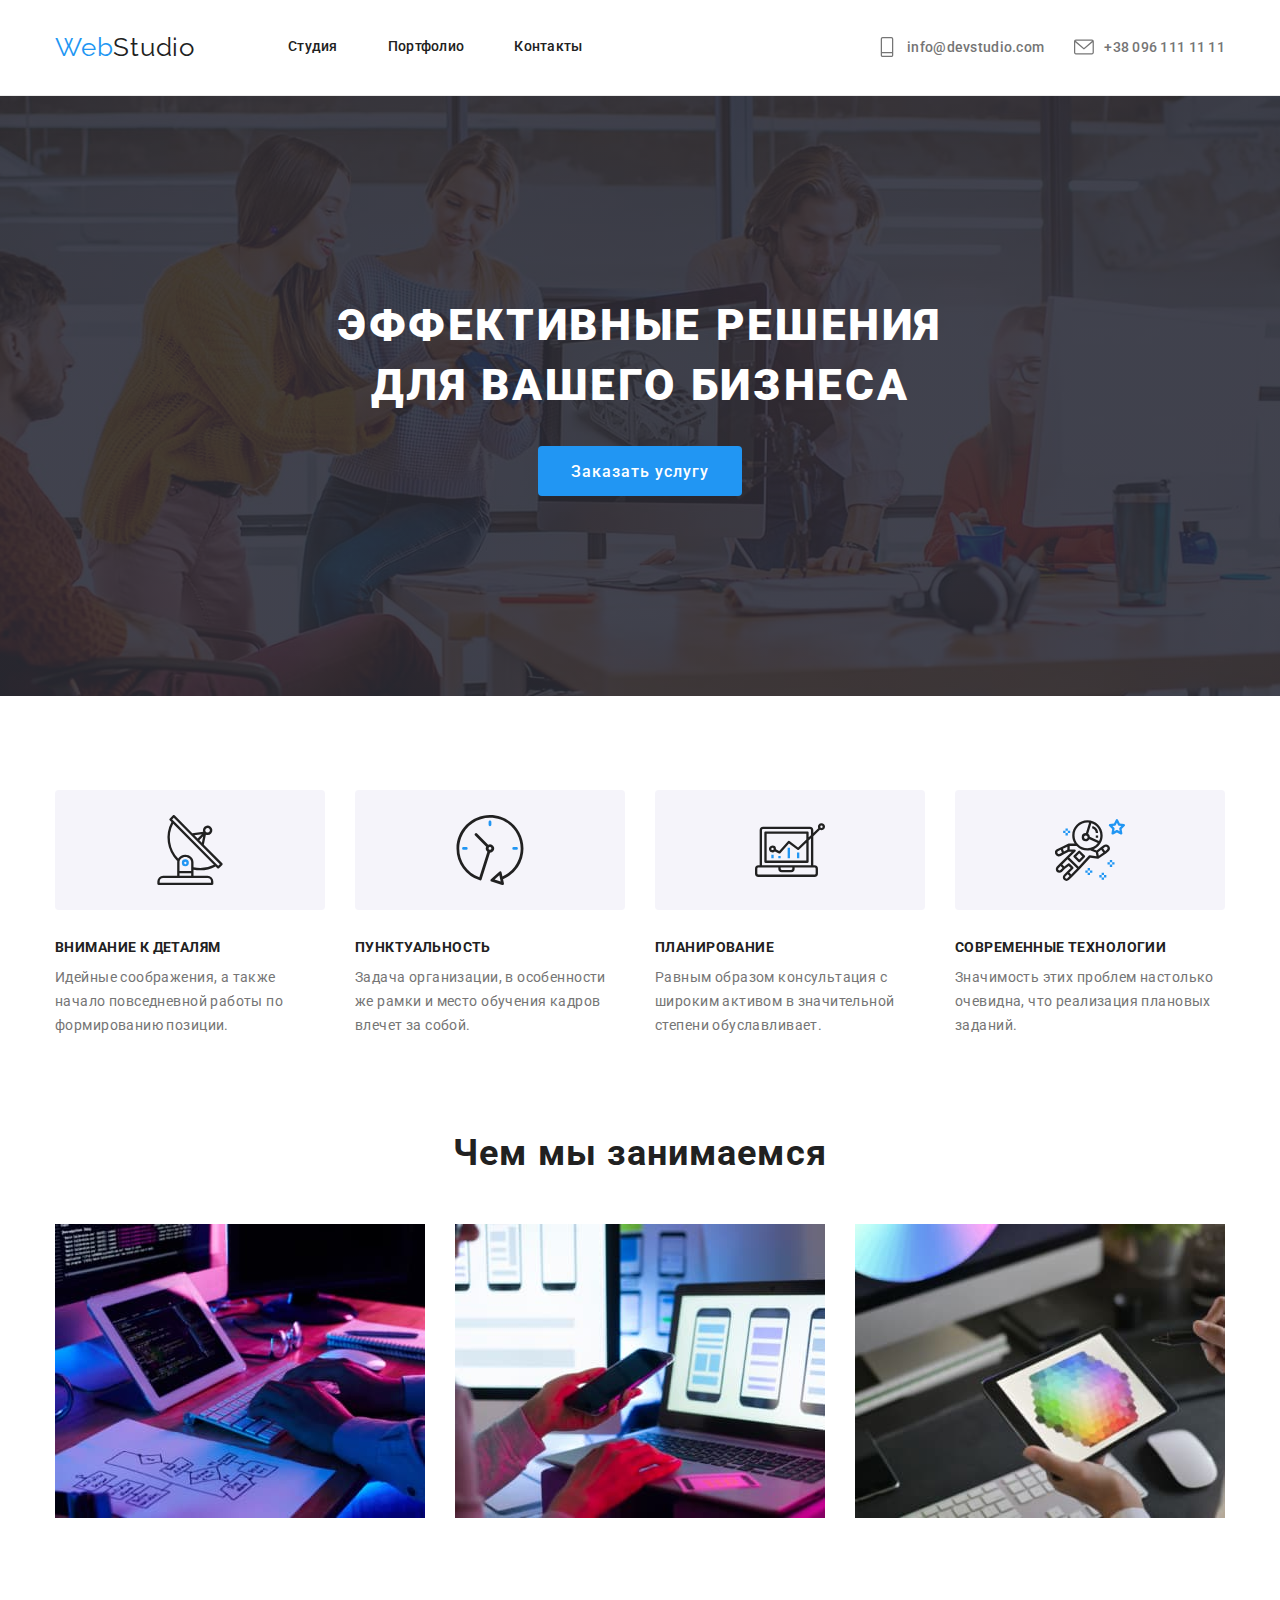
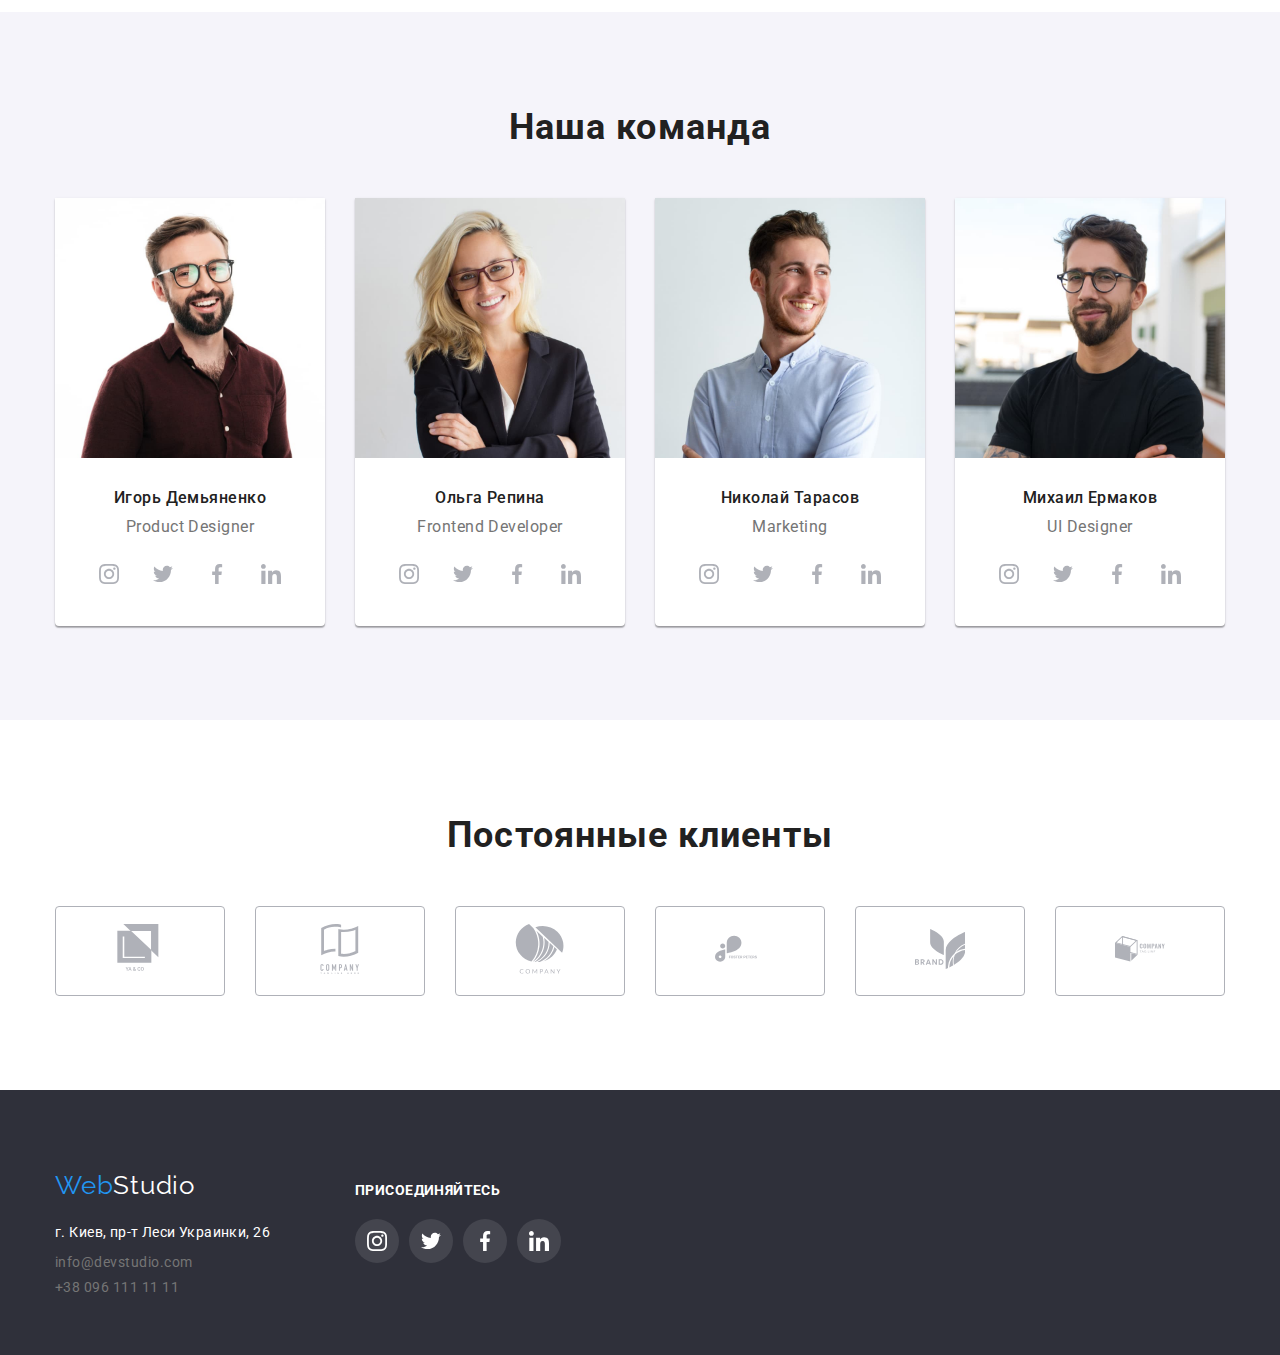
==== index.html @ dee3be35 "добавляет ширину и высоту svg" ====
<!DOCTYPE html>
<html lang="ru">
  <head>
    <meta charset="UTF-8" />
    <meta name="viewport" content="width=device-width, initial-scale=1.0" />
    <title>WebStudio</title>
    <link
      href="https://fonts.googleapis.com/css2?family=Raleway:wght@700&family=Roboto:wght@400;500;700;900&display=swap"
      rel="stylesheet"
    />
    <link
      rel="stylesheet"
      href="https://cdnjs.cloudflare.com/ajax/libs/modern-normalize/1.0.0/modern-normalize.min.css"
    />
    <link rel="stylesheet" href="./css/styles.css" />
  </head>
  <body>
    <header class="header">
      <div class="container">
        <div class="header-flex">
          <nav class="nav">
            <a href="index.html" class="logo nav-item"><span class="accent">Web</span>Studio</a>
            <ul class="nav-item">
              <li class="nav-link current"><a href="index.html">Студия</a></li>
              <li class="nav-link"><a href="portfolio.html">Портфолио</a></li>
              <li class="nav-link"><a href="">Контакты</a></li>
            </ul>
          </nav>
          <ul class="contacts">
            <li class="contacts-item">
              <svg class="contacts-svg">
                <use href="./images/sprite.svg#icon-phone-icon"></use>
              </svg>
              <a href="mailto:info@devstudio.com">info@devstudio.com</a>
            </li>
            <li class="contacts-item">
              <svg class="contacts-svg">
                <use href="./images/sprite.svg#icon-envelope-icon"></use>
              </svg>
              <a href="tel:+380961111111">+38 096 111 11 11</a>
            </li>
          </ul>
        </div>
      </div>
    </header>
    <main>
      <section class="hero">
        <div class="hero-content">
          <h1 class="title hero-title">Эффективные решения для вашего бизнеса</h1>
          <button type="button" class="modal-button button-text">Заказать услугу</button>
        </div>
      </section>
      <section class="section features">
        <div class="container">
          <h2 class="visually-hidden">Особенности</h2>
          <ul class="features-list">
            <li class="features-item antenna-icon">
              <p class="features-title">Внимание к деталям</p>
              <p class="features-text">
                Идейные соображения, а также начало повседневной работы по формированию позиции.
              </p>
            </li>
            <li class="features-item clock-icon">
              <p class="features-title">Пунктуальность</p>
              <p class="features-text">
                Задача организации, в особенности же рамки и место обучения кадров влечет за собой.
              </p>
            </li>
            <li class="features-item diagram-icon">
              <p class="features-title">Планирование</p>
              <p class="features-text">
                Равным образом консультация с широким активом в значительной степени обуславливает.
              </p>
            </li>
            <li class="features-item astronaut-icon">
              <p class="features-title">Современные технологии</p>
              <p class="features-text">Значимость этих проблем настолько очевидна, что реализация плановых заданий.</p>
            </li>
          </ul>
        </div>
      </section>
      <section class="section work-sect">
        <div class="container">
          <h2 class="section-title">Чем мы занимаемся</h2>
          <ul class="work-examples">
            <li class="example-item">
              <a href=""><img src="./images/img1.jpg" width="370" height="294" alt="" /></a>
            </li>
            <li class="example-item">
              <a href=""><img src="./images/img2.jpg" width="370" height="294" alt="" /></a>
            </li>
            <li class="example-item">
              <a href=""><img src="./images/img3.jpg" width="370" height="294" alt="" /></a>
            </li>
          </ul>
        </div>
      </section>
      <section class="section team-sect">
        <div class="container">
          <h2 class="section-title">Наша команда</h2>
          <ul class="team-cards">
            <li class="team-card">
              <img src="./images/igor.jpg" width="270" height="260" alt="фото Игоря Демьяненко" />
              <div class="card-content">
                <h3 class="card-title">Игорь Демьяненко</h3>
                <p lang="en" class="card-description">Product Designer</p>
                <ul class="socials-list">
                  <li class="social-item">
                    <a href="https://www.instagram.com/" class="social-link" target="blank">
                      <svg class="social-svg">
                        <use href="./images/sprite.svg#icon-instagram"></use>
                      </svg>
                    </a>
                  </li>
                  <li class="social-item">
                    <a href="https://twitter.com/" class="social-link" target="blank">
                      <svg class="social-svg">
                        <use href="./images/sprite.svg#icon-twitter"></use>
                      </svg>
                    </a>
                  </li>
                  <li class="social-item">
                    <a href="https://www.facebook.com/" class="social-link" target="blank">
                      <svg class="social-svg">
                        <use href="./images/sprite.svg#icon-facebook"></use>
                      </svg>
                    </a>
                  </li>
                  <li class="social-item">
                    <a href="https://www.linkedin.com/" class="social-link" target="blank">
                      <svg class="social-svg">
                        <use href="./images/sprite.svg#icon-linkedin"></use>
                      </svg>
                    </a>
                  </li>
                </ul>
              </div>
            </li>
            <li class="team-card">
              <img src="./images/olga.jpg" width="270" height="260" alt="фото Ольги Репиной" />
              <div class="card-content">
                <h3 class="card-title">Ольга Репина</h3>
                <p lang="en" class="card-description">Frontend Developer</p>
                <ul class="socials-list">
                  <li class="social-item">
                    <a href="https://www.instagram.com/" class="social-link" target="blank">
                      <svg class="social-svg">
                        <use href="./images/sprite.svg#icon-instagram"></use>
                      </svg>
                    </a>
                  </li>
                  <li class="social-item">
                    <a href="https://twitter.com/" class="social-link" target="blank">
                      <svg class="social-svg">
                        <use href="./images/sprite.svg#icon-twitter"></use>
                      </svg>
                    </a>
                  </li>
                  <li class="social-item">
                    <a href="https://www.facebook.com/" class="social-link" target="blank">
                      <svg class="social-svg">
                        <use href="./images/sprite.svg#icon-facebook"></use>
                      </svg>
                    </a>
                  </li>
                  <li class="social-item">
                    <a href="https://www.linkedin.com/" class="social-link" target="blank">
                      <svg class="social-svg">
                        <use href="./images/sprite.svg#icon-linkedin"></use>
                      </svg>
                    </a>
                  </li>
                </ul>
              </div>
            </li>
            <li class="team-card">
              <img src="./images/nikolay.jpg" width="270" height="260" alt="фото Николая Тарасова" />
              <div class="card-content">
                <h3 class="card-title">Николай Тарасов</h3>
                <p lang="en" class="card-description">Marketing</p>
                <ul class="socials-list">
                  <li class="social-item">
                    <a href="" class="social-link">
                      <svg class="social-svg">
                        <use href="./images/sprite.svg#icon-instagram"></use>
                      </svg>
                    </a>
                  </li>
                  <li class="social-item">
                    <a href="" class="social-link">
                      <svg class="social-svg">
                        <use href="./images/sprite.svg#icon-twitter"></use>
                      </svg>
                    </a>
                  </li>
                  <li class="social-item">
                    <a href="" class="social-link">
                      <svg class="social-svg">
                        <use href="./images/sprite.svg#icon-facebook"></use>
                      </svg>
                    </a>
                  </li>
                  <li class="social-item">
                    <a href="" class="social-link">
                      <svg class="social-svg">
                        <use href="./images/sprite.svg#icon-linkedin"></use>
                      </svg>
                    </a>
                  </li>
                </ul>
              </div>
            </li>
            <li class="team-card">
              <img src="./images/mikhail.jpg" width="270" height="260" alt="фото Михаила Ермакова" />
              <div class="card-content">
                <h3 class="card-title">Михаил Ермаков</h3>
                <p lang="en" class="card-description">UI Designer</p>
                <ul class="socials-list">
                  <li class="social-item">
                    <a href="https://www.instagram.com/" class="social-link" target="blank">
                      <svg class="social-svg">
                        <use href="./images/sprite.svg#icon-instagram"></use>
                      </svg>
                    </a>
                  </li>
                  <li class="social-item">
                    <a href="https://twitter.com/" class="social-link" target="blank">
                      <svg class="social-svg">
                        <use href="./images/sprite.svg#icon-twitter"></use>
                      </svg>
                    </a>
                  </li>
                  <li class="social-item">
                    <a href="https://www.facebook.com/" class="social-link" target="blank">
                      <svg class="social-svg">
                        <use href="./images/sprite.svg#icon-facebook"></use>
                      </svg>
                    </a>
                  </li>
                  <li class="social-item">
                    <a href="https://www.linkedin.com/" class="social-link" target="blank">
                      <svg class="social-svg">
                        <use href="./images/sprite.svg#icon-linkedin"></use>
                      </svg>
                    </a>
                  </li>
                </ul>
              </div>
            </li>
          </ul>
        </div>
      </section>

      <section class="section clients-sect">
        <div class="container">
          <h2 class="section-title">Постоянные клиенты</h2>
          <ul class="client-list">
            <li class="list-item">
              <a href="#" class="client-logo">
                <svg class="logo-svg" width="45" height="50">
                  <use href="./images/sprite.svg#icon-logo1"></use>
                </svg>
              </a>
            </li>
            <li class="list-item">
              <a href="#" class="client-logo">
                <svg class="logo-svg" width="40" height="52">
                  <use href="./images/sprite.svg#icon-logo2"></use>
                </svg>
              </a>
            </li>
            <li class="list-item">
              <a href="#" class="client-logo">
                <svg class="logo-svg" width="41" height="42">
                  <use href="./images/sprite.svg#icon-logo3"></use>
                </svg>
              </a>
            </li>
            <li class="list-item">
              <a href="#" class="client-logo">
                <svg class="logo-svg" width="80" height="42">
                  <use href="./images/sprite.svg#icon-logo4"></use>
                </svg>
              </a>
            </li>
            <li class="list-item">
              <a href="#" class="client-logo">
                <svg class="logo-svg" width="59" height="47">
                  <use href="./images/sprite.svg#icon-logo5"></use>
                </svg>
              </a>
            </li>
            <li class="list-item">
              <a href="#" class="client-logo">
                <svg class="logo-svg" width="88" height="45">
                  <use href="./images/sprite.svg#icon-logo6"></use>
                </svg>
              </a>
            </li>
          </ul>
        </div>
      </section>
    </main>
    <footer class="footer">
      <div class="container">
        <div class="footer-section address">
          <a href="index.html" class="logo-footer"><span class="accent">Web</span>Studio</a>
          <ul>
            <li class="address-item">
              <a href="https://goo.gl/maps/ueYiK2Zo3x6W52Rv5" class="maps">г. Киев, пр-т Леси Украинки, 26</a>
            </li>
            <li class="address-item">
              <a href="mailto:info@devstudio.com" class="address-link">info@devstudio.com</a>
            </li>
            <li class="address-item">
              <a href="tel:+380961111111" class="address-link">+38 096 111 11 11</a>
            </li>
          </ul>
        </div>
        <div class="footer-section socials">
          <p class="call-text">Присоединяйтесь</p>
          <ul class="socials-list">
            <li class="social-item">
              <a href="https://www.instagram.com/" class="social-link" target="blank">
                <svg class="social-svg">
                  <use href="./images/sprite.svg#icon-instagram"></use>
                </svg>
              </a>
            </li>
            <li class="social-item">
              <a href="https://twitter.com/" class="social-link" target="blank">
                <svg class="social-svg">
                  <use href="./images/sprite.svg#icon-twitter"></use>
                </svg>
              </a>
            </li>
            <li class="social-item">
              <a href="https://www.facebook.com/" class="social-link" target="blank">
                <svg class="social-svg">
                  <use href="./images/sprite.svg#icon-facebook"></use>
                </svg>
              </a>
            </li>
            <li class="social-item">
              <a href="https://www.linkedin.com/" class="social-link" target="blank">
                <svg class="social-svg">
                  <use href="./images/sprite.svg#icon-linkedin"></use>
                </svg>
              </a>
            </li>
          </ul>
        </div>
      </div>
    </footer>
    <script src="./js/modal.js"></script>
  </body>
</html>
---- css/styles.css ----
:root {
  --primary-text-color: #757575;
  --title-text-color: #212121;
  --accent-color: #2196f3;
  --primary-white-color: #ffffff;
  --secondary-grey-color: #f5f4fa;
  --background-color: #2f303a;
  --main-font: Roboto, sans-serif;
  --main-fill-color: #afb1b8;
}
html {
  box-sizing: border-box;
  margin: 0;
  padding: 0;
}

*,
*::before,
*::after {
  box-sizing: border-box;
  margin: 0;
  padding: 0;
}

img {
  display: block;
  max-width: 100%;
  height: auto;
}

body {
  background-color: var(--primary-white-color);
  color: var(--primary-text-color);
  font-family: Roboto, sans-serif;
  letter-spacing: 0.03em;
  margin: 0;
}

ul {
  list-style: none;
  margin: 0;
  padding: 0;
}

h1,
h2,
h3,
h4,
h5,
h6 {
  margin: 0;
}

a {
  text-decoration: none;
  color: inherit;
}

button {
  cursor: pointer;
}

address {
  font-style: normal;
}

.visually-hidden {
  position: absolute !important;
  clip: rect(1px 1px 1px 1px); /* IE6, IE7 */
  clip: rect(1px, 1px, 1px, 1px);
  padding: 0 !important;
  border: 0 !important;
  height: 1px !important;
  width: 1px !important;
  overflow: hidden;
}
/* --- CONTAINER --- */

.container {
  width: 1200px;
  padding-left: 15px;
  padding-right: 15px;
  margin-right: auto;
  margin-left: auto;
  /* outline: 2px solid grey; */
}

/* --- HEADER --- */
.header {
  display: flex;
  padding: 32px 0;
  background-color: var(--primary-white-color);
  border-bottom: 1px solid #ececec;
}
.header-flex {
  display: flex;
  align-items: center;
  justify-content: space-between;
}
.nav {
  display: flex;
  align-items: center;
}

.nav-item {
  margin: 0;
  display: flex;
}

.logo {
  color: #212121;
  font-family: Raleway, sans-serif;
  font-size: 26px;
  line-height: 1.19;
  letter-spacing: 0.03em;
  text-decoration: none;
  margin-right: 93px;
}

.accent {
  color: var(--accent-color);
}

.nav-link {
  color: var(--title-text-color);
  font-family: inherit;
  font-weight: 500;
  font-size: 14px;
  line-height: 1.14;
  letter-spacing: 0.02em;
  display: flex;
}

.nav-link:hover,
.nav-link:focus {
  color: var(--accent-color);
}

.nav-link:not(:last-child) {
  margin-right: 50px;
}

.nav-link::after {
  content: "";
  background-color: var(--accent-color);
  width: 100%;
  height: 4px;
}

.contacts {
  margin: 0;
  display: flex;
  align-items: center;
}

.contacts-item {
  color: var(--primary-text-color);
  font-weight: 500;
  font-size: 14px;
  line-height: 16px;
  letter-spacing: 0.02em;
  text-decoration: none;
  display: flex;
  align-items: center;
}

.contacts-item:hover,
.contacts-item:focus {
  color: var(--accent-color);
}

.contacts-item:not(:last-child) {
  margin-right: 30px;
}

.contacts-svg {
  width: 20px;
  height: 20px;
  fill: var(--primary-text-color);
  margin-right: 10px;
}
.contacts-item:hover .contacts-svg,
.contacts-item:focus .contacts-svg {
  fill: var(--accent-color);
}

/* HEADER END */

/* --- SECTION --- */

.section {
  max-width: 1600px;
  margin-left: auto;
  margin-right: auto;
}

.section-title {
  color: var(--title-text-color);
  font-weight: 700;
  font-size: 36px;
  line-height: 1.17;
  text-align: center;
  letter-spacing: 0.03em;
  margin-bottom: 50px;
}

/* --- HERO SECTION --- */

.modal-button {
  font-family: var(--main-font);
  background-color: var(--accent-color);
  font-weight: 500;
  font-size: 16px;
  line-height: 1.87;
  letter-spacing: 0.06em;
  border-radius: 4px;
  padding: 10px 32px;
  border: 1px solid transparent;
  min-width: 200px;
  height: 50px;
}

.button-text {
  color: var(--primary-white-color);
  text-align: center;

  /* padding: 10px 32px; */
}

.modal-button:hover,
.modal-button:focus {
  color: var(--accent-color);
  opacity: 0.7;
}

.button-text:hover,
.button-text:focus {
  color: var(--primary-white-color);
}

.hero {
  display: flex;
  text-align: center;
  justify-content: center;
  height: 600px;
  background-color: var(--background-color);
  background-image: linear-gradient(to right, rgba(47, 48, 58, 0.8), rgba(47, 48, 58, 0.8)), url(../images/hero-img.jpg);
  background-repeat: no-repeat;
  background-position: center;
  background-size: cover;
  max-width: 1600px;
  margin-right: auto;
  margin-left: auto;
}

.hero-content {
  max-width: 696px;
  text-align: center;
  margin: auto;
}

.hero-title {
  margin: 0;
  color: var(--primary-white-color);
  font-weight: 900;
  font-size: 44px;
  line-height: 1.36;
  letter-spacing: 0.06em;
  text-transform: uppercase;
  margin-bottom: 30px;
}

/* --- FEATURES --- */
.features {
  padding-top: 94px;
}

.features-list {
  display: flex;
  margin: -15px;
  padding: 0;
}

.features-item {
  width: 270px;
  margin: 15px;
}

.features-item:before {
  display: block;
  content: "";
  height: 120px;
  width: 100%;
  /* outline: 1px solid #2196f3; */
  margin-bottom: 30px;
  background-color: var(--secondary-grey-color);
  border-radius: 4px;
  background-image: url();
  background-size: contain;
  background-repeat: no-repeat;
  /* background-position: center; */
}

.antenna-icon:before {
  background-image: url(../images/antenna.svg);
  background-position: 100px 25px;
}

.clock-icon:before {
  background-image: url(../images/clock.svg);
  background-position: 100px 25px;
}

.diagram-icon:before {
  background-image: url(../images/diagram.svg);
  background-position: 100px 25px;
}

.astronaut-icon:before {
  background-image: url(../images/astronaut.svg);
  background-position: 100px 25px;
}

.features-title {
  color: var(--title-text-color);
  font-weight: 700;
  font-size: 14px;
  line-height: 1.14;
  letter-spacing: 0.03em;
  text-transform: uppercase;
  margin-bottom: 10px;
}

.features-text {
  color: var(--primary-text-color);
  font-size: 14px;
  line-height: 1.71;
  letter-spacing: 0.03em;
  margin: 0;
}

/* --- WORK EXAMPLES --- */

.work-sect {
  padding: 94px 0;
}

.work-examples {
  margin: 0;
  display: flex;
  align-items: center;
  margin: -15px;
  padding: 0;
}

.example-item {
  width: 370px;
  margin: 15px;
}

/* ----- TEAM ----- */

.team-sect {
  background-color: var(--secondary-grey-color);

  padding: 94px 0;
}

.team-cards {
  margin: 0;
  display: flex;
  margin: -15px;
  padding: 0;
}

.team-card {
  width: 270px;
  margin: 15px;
  background: var(--primary-white-color);
  box-shadow: 0px 1px 3px rgba(0, 0, 0, 0.12), 0px 1px 1px rgba(0, 0, 0, 0.14), 0px 2px 1px rgba(0, 0, 0, 0.2);
  border-radius: 0px 0px 4px 4px;
}

.card-title {
  color: var(--title-text-color);
  font-weight: 500;
  font-size: 16px;
  line-height: 1.19;
  letter-spacing: 0.03em;
  text-align: center;
  margin-bottom: 10px;
}

.card-description {
  color: var(--primary-text-color);
  font-weight: 400;
  font-size: 16px;
  line-height: 1.19;
  letter-spacing: 0.03em;
  text-align: center;
  margin-bottom: 16px;
}

.card-content {
  padding: 30px 0;
}

.socials-list {
  display: flex;
  justify-content: center;
  align-items: center;
}

.social-link {
  width: 44px;
  height: 44px;
  border-radius: 50%;
  display: flex;
  justify-content: center;
  align-items: center;
}

.social-item:not(:last-child):not(:last-child) {
  margin-right: 10px;
}

.social-svg {
  width: 20px;
  height: 20px;
  fill: var(--main-fill-color);
}
.social-link:hover,
.social-link:focus {
  background-color: var(--accent-color);
}

.social-link:hover .social-svg,
.social-link:focus .social-svg {
  fill: var(--primary-white-color);
}
/* ----- TEAM END ----- */

/* ----- CLIENTS ----- */
.clients-sect {
  padding: 94px 0;
}

.client-list {
  display: flex;
  justify-content: center;
  align-items: center;
}
.list-item {
  border: 1px solid #afb1b8;
  border-radius: 4px;
  width: 170px;
  height: 90px;
  display: flex;
  align-items: center;
  justify-content: center;
}

.list-item:not(:last-child) {
  margin-right: 30px;
}

.list-item:hover,
.list-item:focus {
  border-color: var(--accent-color);
}

.logo-svg {
  width: 50px;
  height: 50px;
  fill: var(--main-fill-color);
}

.list-item:hover .logo-svg,
.list-item:focus .logo-svg {
  fill: var(--accent-color);
}
/* ----- CLIENTS END ----- */

/* --- FOOTER --- */

.footer {
  background-color: var(--background-color);
  padding-top: 60px;
  padding-bottom: 60px;
}

.footer .container {
  display: flex;
  align-items: center;
}

.footer .footer-section {
  width: 270px;
  margin-right: 30px;
}

.address {
  font-size: 14px;
  margin-top: 20px;
}

.address-item:not(:last-child) {
  margin-bottom: 9px;
}

.maps {
  font-weight: 400;
  color: var(--primary-white-color);
  font-size: 14px;
  line-height: 1.71;
  letter-spacing: 0.03em;
}

.address-link:hover,
.address-link:focus {
  color: var(--accent-color);
}
.logo-footer {
  color: var(--primary-white-color);
  font-family: Raleway, sans-serif;
  font-size: 26px;
  line-height: 1.19;
  letter-spacing: 0.03em;
  text-decoration: none;
  display: block;
  margin-bottom: 20px;
}

.call-text {
  font-weight: 700;
  font-size: 14px;
  line-height: 1.14;
  letter-spacing: 0.03em;
  text-transform: uppercase;
  color: var(--primary-white-color);
  margin-bottom: 20px;
}

.footer .socials-list {
  align-items: baseline;
  justify-content: flex-start;
}

.footer .social-item:not(:last-child) {
  margin-right: 10px;
}

.footer .social-link {
  display: flex;
}

.footer .social-link {
  background-color: rgba(255, 255, 255, 0.1);
}
.footer .social-link:hover {
  background-color: var(--accent-color);
}

.footer .social-svg {
  fill: var(--primary-white-color);
}
/* ----- FOOTER END ----- */

/* --- GALLERY --- */

.gallery-menu {
  display: flex;
  justify-content: center;
  margin-bottom: 50px;
}

.gallery-menu .gallery-btn {
  background: #f5f4fa;
  border-radius: 4px;
  padding: 6px 22px;
  font-weight: 500;
  font-size: 16px;
  line-height: 1.62;
  text-align: center;
  letter-spacing: 0.03em;
  color: var(--title-text-color);
}
.gallery-btn:hover,
.gallery-btn:focus {
  color: var(--primary-white-color);
  background-color: var(--accent-color);
}

.gallery-btn:not(:last-child) {
  margin-right: 8px;
}

.gallery {
  display: flex;
  flex-wrap: wrap;
}

.gallery-sect {
  padding-top: 94px;
  padding-bottom: 94px;
}

.gallery-item {
  width: calc((100% - 60px) / 3);
  /* text-align: center; */
  /* margin-right: 15px; */
  border: 1px solid #eeeeee;
  display: block;
  overflow: hidden;
  position: relative;
}

.gallery-item:hover,
.gallery-item:focus {
  box-shadow: 0px 1px 1px rgba(0, 0, 0, 0.12), 0px 4px 4px rgba(0, 0, 0, 0.06), 1px 4px 6px rgba(0, 0, 0, 0.16);
}

.gallery-item:not(:nth-last-child(-n + 3)) {
  margin-bottom: 30px;
}

.gallery-item:not(:nth-child(3n)) {
  margin-right: 30px;
}

.gallery-item .title {
  font-size: 18px;
  line-height: 2;
  letter-spacing: 0.06em;
  color: #212121;
  margin-bottom: 4px;
}

.gallery-item-description {
  padding: 20px 24px;
}

.gallery-item:hover .overlay {
  transform: translatex(0);
}

.overlay-box {
  overflow: hidden;
  position: relative;
}

.overlay {
  position: absolute;
  top: 0;
  left: 0;
  width: 100%;
  height: 100%;
  background-color: rgba(33, 150, 243, 0.9);
  color: var(--primary-white-color);
  font-size: 18px;
  padding: 63px 24px;
  line-height: 1.56;
  letter-spacing: 0.03em;

  transform: translatey(100%);
  transition: transform 500ms ease;
}
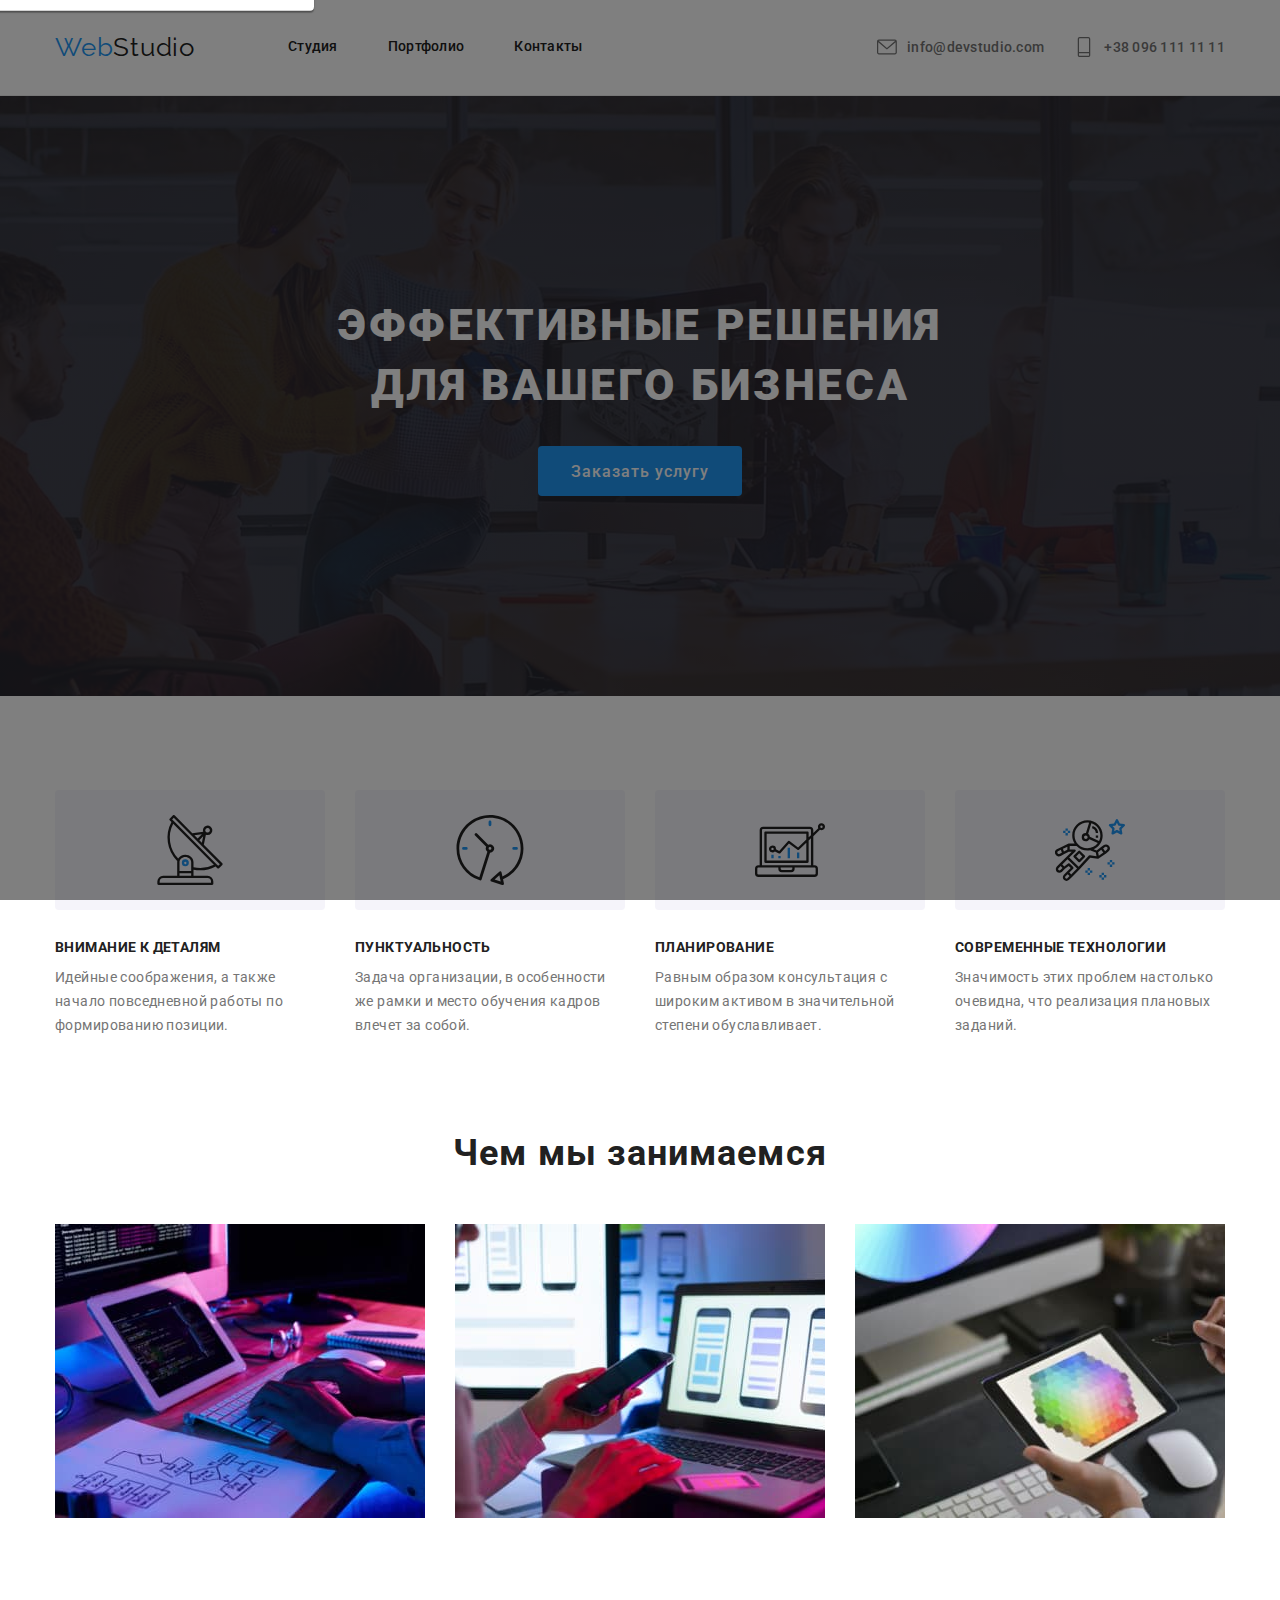
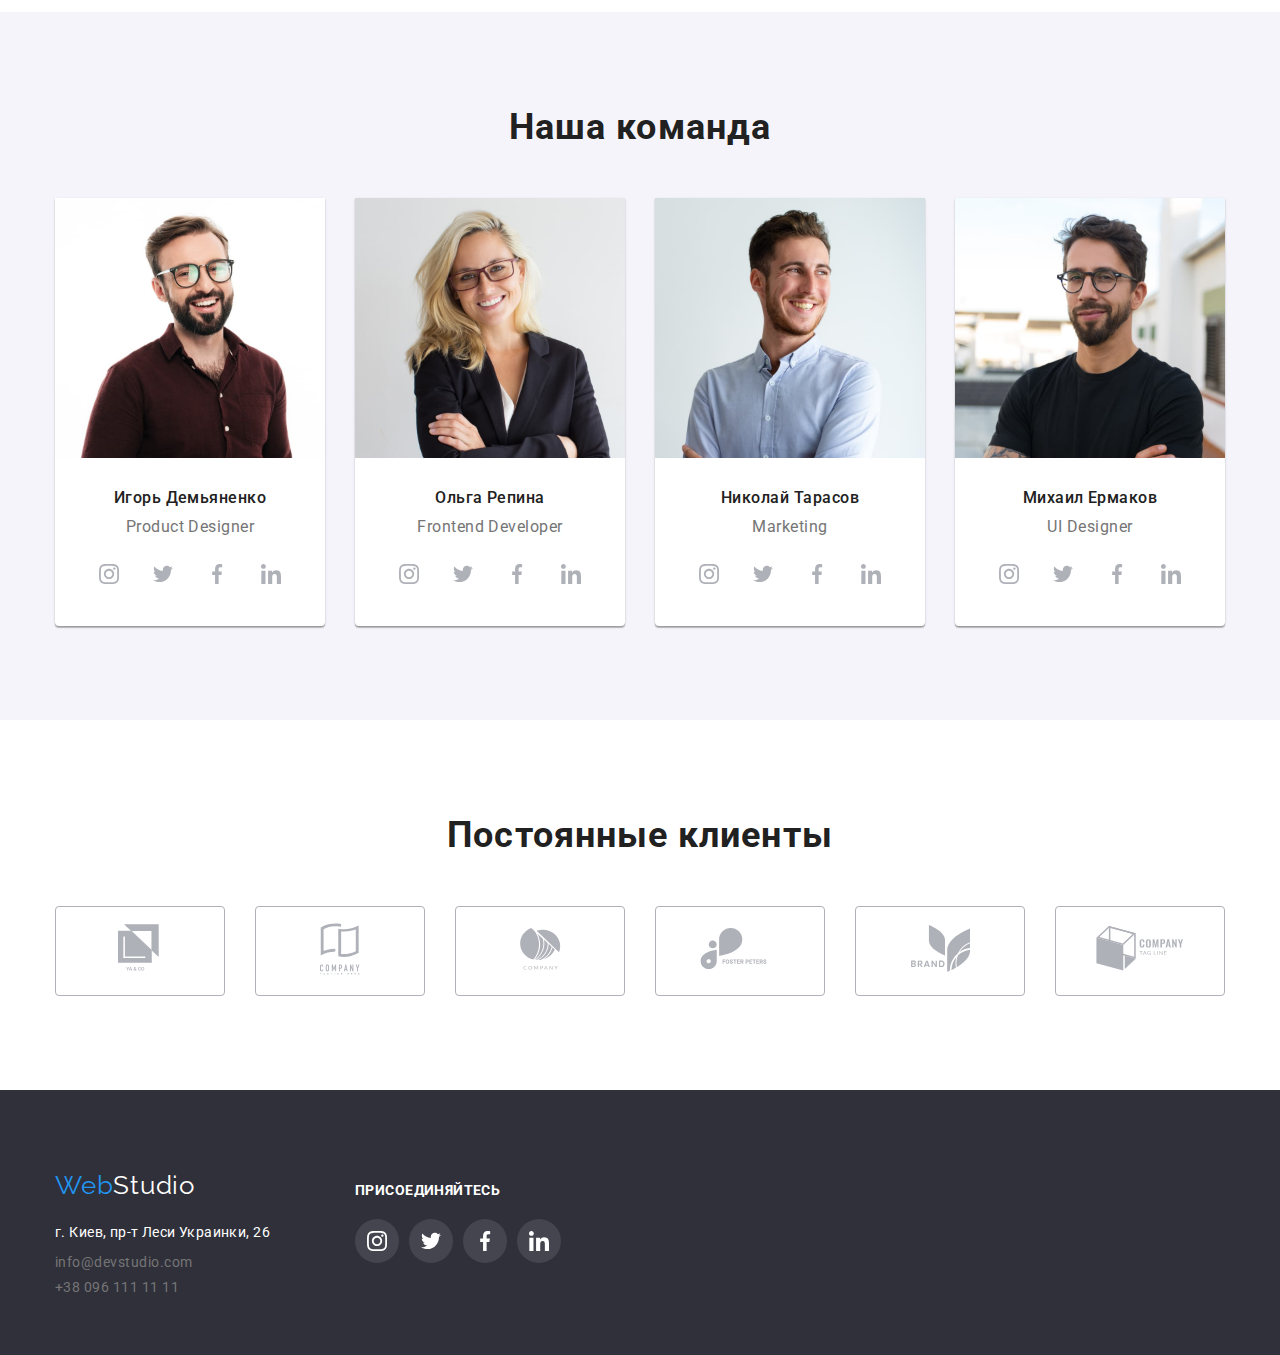
==== commit 3d00d325: "бёться над модалкой" ====
--- a/index.html
+++ b/index.html
@@ -12,6 +12,7 @@
       rel="stylesheet"
       href="https://cdnjs.cloudflare.com/ajax/libs/modern-normalize/1.0.0/modern-normalize.min.css"
     />
+    <link rel="stylesheet" href="https://cdnjs.cloudflare.com/ajax/libs/animate.css/4.1.0/animate.min.css" />
     <link rel="stylesheet" href="./css/styles.css" />
   </head>
   <body>
@@ -29,13 +30,13 @@
           <ul class="contacts">
             <li class="contacts-item">
               <svg class="contacts-svg">
-                <use href="./images/sprite.svg#icon-phone-icon"></use>
+                <use href="./images/sprite.svg#icon-envelope-icon"></use>
               </svg>
               <a href="mailto:info@devstudio.com">info@devstudio.com</a>
             </li>
             <li class="contacts-item">
               <svg class="contacts-svg">
-                <use href="./images/sprite.svg#icon-envelope-icon"></use>
+                <use href="./images/sprite.svg#icon-phone-icon"></use>
               </svg>
               <a href="tel:+380961111111">+38 096 111 11 11</a>
             </li>
@@ -47,7 +48,7 @@
       <section class="hero">
         <div class="hero-content">
           <h1 class="title hero-title">Эффективные решения для вашего бизнеса</h1>
-          <button type="button" class="modal-button button-text">Заказать услугу</button>
+          <button type="button" class="modal-btn button-text" data-modal-open>Заказать услугу</button>
         </div>
       </section>
       <section class="section features">
@@ -352,6 +353,11 @@
         </div>
       </div>
     </footer>
+    <div class="backdrop" data-modal>
+      <div class="modal">
+        <button type="button" class="close-btn" data-modal-close>X</button>
+      </div>
+    </div>
     <script src="./js/modal.js"></script>
   </body>
 </html>
--- a/css/styles.css
+++ b/css/styles.css
@@ -134,6 +134,7 @@
 .nav-link:hover,
 .nav-link:focus {
   color: var(--accent-color);
+  transition: transform 500ms ease;
 }
 
 .nav-link:not(:last-child) {
@@ -167,6 +168,7 @@
 .contacts-item:hover,
 .contacts-item:focus {
   color: var(--accent-color);
+  transition: transform 500ms ease;
 }
 
 .contacts-item:not(:last-child) {
@@ -206,7 +208,7 @@
 
 /* --- HERO SECTION --- */
 
-.modal-button {
+.modal-btn {
   font-family: var(--main-font);
   background-color: var(--accent-color);
   font-weight: 500;
@@ -227,11 +229,12 @@
   /* padding: 10px 32px; */
 }
 
-.modal-button:hover,
-.modal-button:focus {
+/* .modal-btn:hover,
+.modal-btn:focus {
   color: var(--accent-color);
   opacity: 0.7;
-}
+  transition: transform 500ms ease;
+} */
 
 .button-text:hover,
 .button-text:focus {
@@ -239,6 +242,7 @@
 }
 
 .hero {
+  /* position: relative; */
   display: flex;
   text-align: center;
   justify-content: center;
@@ -257,6 +261,7 @@
   max-width: 696px;
   text-align: center;
   margin: auto;
+  position: relative;
 }
 
 .hero-title {
@@ -432,6 +437,7 @@
 .social-link:hover,
 .social-link:focus {
   background-color: var(--accent-color);
+  transition: transform 500ms ease;
 }
 
 .social-link:hover .social-svg,
@@ -450,6 +456,7 @@
   justify-content: center;
   align-items: center;
 }
+
 .list-item {
   border: 1px solid #afb1b8;
   border-radius: 4px;
@@ -467,11 +474,10 @@
 .list-item:hover,
 .list-item:focus {
   border-color: var(--accent-color);
+  transition: transform 500ms ease;
 }
 
 .logo-svg {
-  width: 50px;
-  height: 50px;
   fill: var(--main-fill-color);
 }
 
@@ -519,7 +525,9 @@
 .address-link:hover,
 .address-link:focus {
   color: var(--accent-color);
-}
+  transition: transform 500ms ease;
+}
+
 .logo-footer {
   color: var(--primary-white-color);
   font-family: Raleway, sans-serif;
@@ -559,6 +567,7 @@
 }
 .footer .social-link:hover {
   background-color: var(--accent-color);
+  transition: transform 500ms ease;
 }
 
 .footer .social-svg {
@@ -589,6 +598,7 @@
 .gallery-btn:focus {
   color: var(--primary-white-color);
   background-color: var(--accent-color);
+  transition: transform 500ms ease;
 }
 
 .gallery-btn:not(:last-child) {
@@ -618,6 +628,7 @@
 .gallery-item:hover,
 .gallery-item:focus {
   box-shadow: 0px 1px 1px rgba(0, 0, 0, 0.12), 0px 4px 4px rgba(0, 0, 0, 0.06), 1px 4px 6px rgba(0, 0, 0, 0.16);
+  transition: transform 500ms ease;
 }
 
 .gallery-item:not(:nth-last-child(-n + 3)) {
@@ -665,3 +676,30 @@
   transform: translatey(100%);
   transition: transform 500ms ease;
 }
+
+.backdrop {
+  position: fixed;
+  top: 0;
+  left: 0;
+  width: 100%;
+  height: 100%;
+  background-color: rgba(0, 0, 0, 0.5);
+}
+
+.modal {
+  position: absolute;
+  left: 50px;
+  right: 50px;
+  transform: translate(-50%, -50%);
+  width: 100%;
+  max-width: 528px;
+  background-color: var(--primary-white-color);
+  box-shadow: 0px 1px 3px rgba(0, 0, 0, 0.12), 0px 1px 1px rgba(0, 0, 0, 0.14), 0px 2px 1px rgba(0, 0, 0, 0.2);
+  border-radius: 4px;
+}
+
+.is-hidden {
+  opacity: 0;
+  visibility: hidden;
+  pointer-events: none;
+}
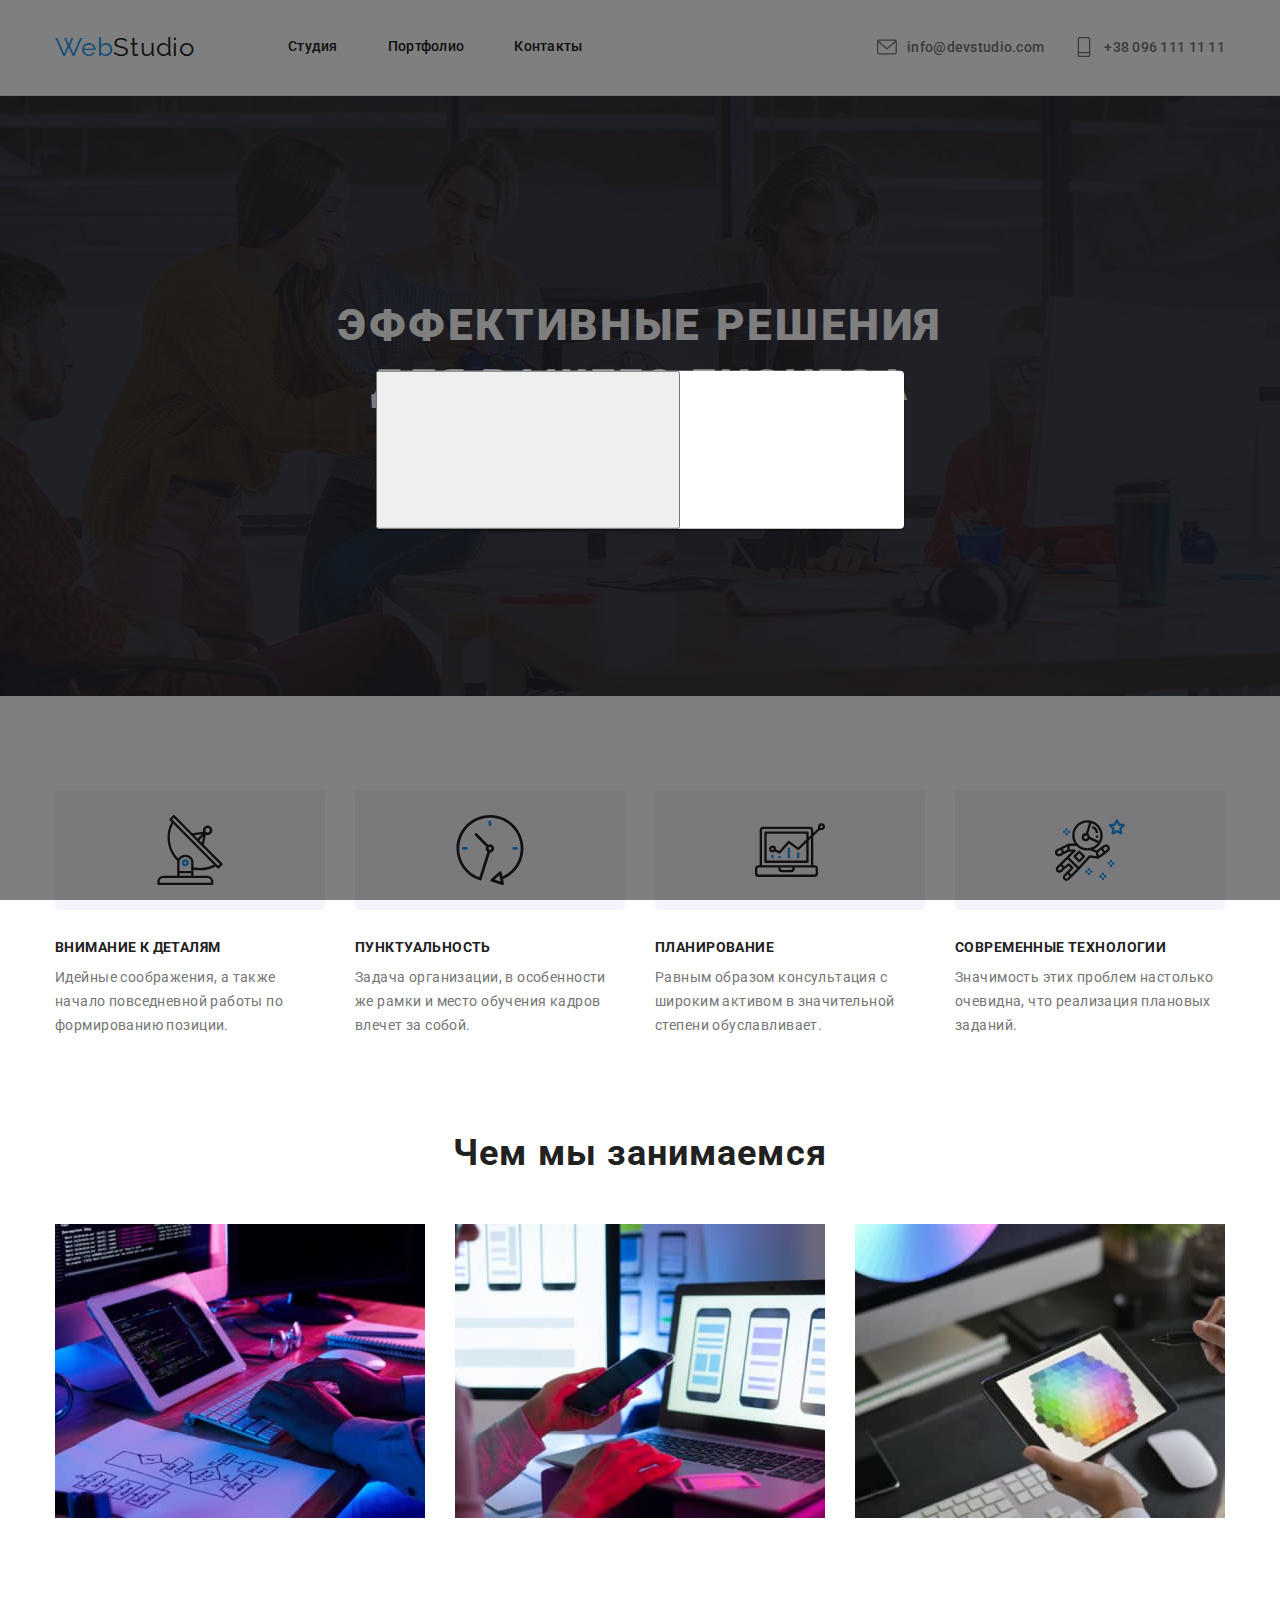
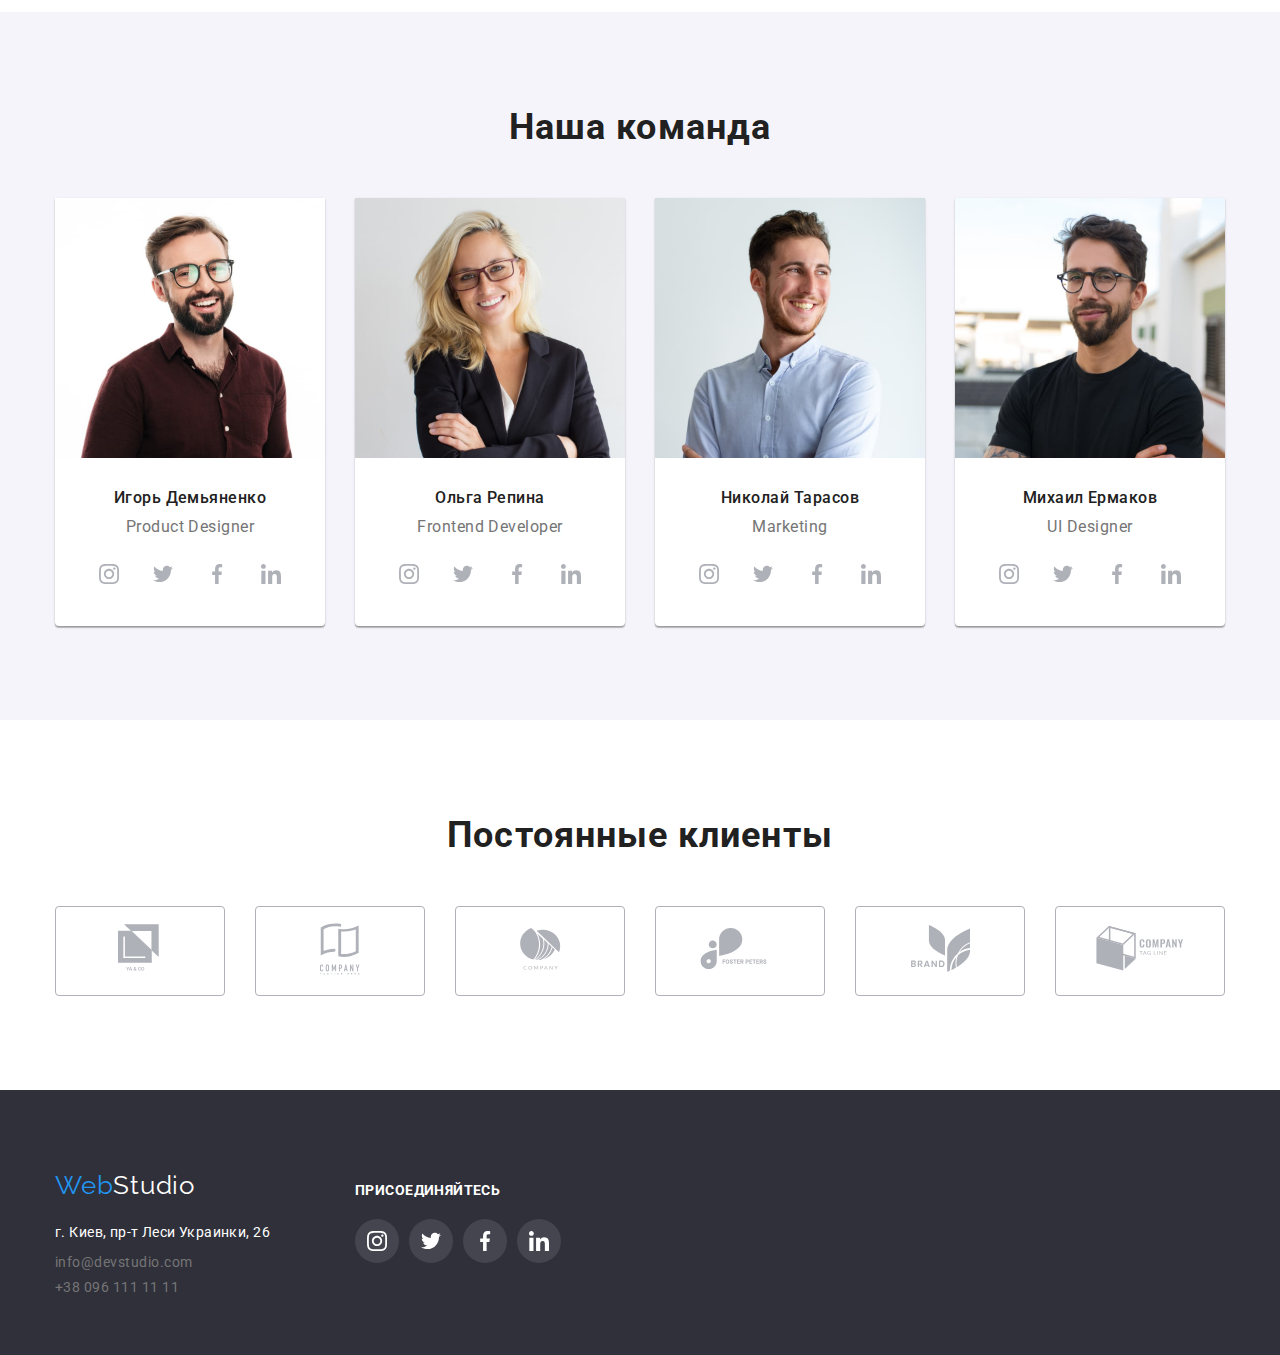
==== commit 856c6288: "модально окно" ====
--- a/index.html
+++ b/index.html
@@ -355,7 +355,11 @@
     </footer>
     <div class="backdrop" data-modal>
       <div class="modal">
-        <button type="button" class="close-btn" data-modal-close>X</button>
+        <button type="button" class="close-btn" data-modal-close>
+          <svg class="close">
+            <use></use>
+          </svg>
+        </button>
       </div>
     </div>
     <script src="./js/modal.js"></script>
--- a/css/styles.css
+++ b/css/styles.css
@@ -688,8 +688,9 @@
 
 .modal {
   position: absolute;
-  left: 50px;
-  right: 50px;
+  left: 50%;
+  right: 50%;
+  top: 50%;
   transform: translate(-50%, -50%);
   width: 100%;
   max-width: 528px;
@@ -703,3 +704,8 @@
   visibility: hidden;
   pointer-events: none;
 }
+
+/* .close-btn {
+  position: absolute;
+  right: 0;
+} */
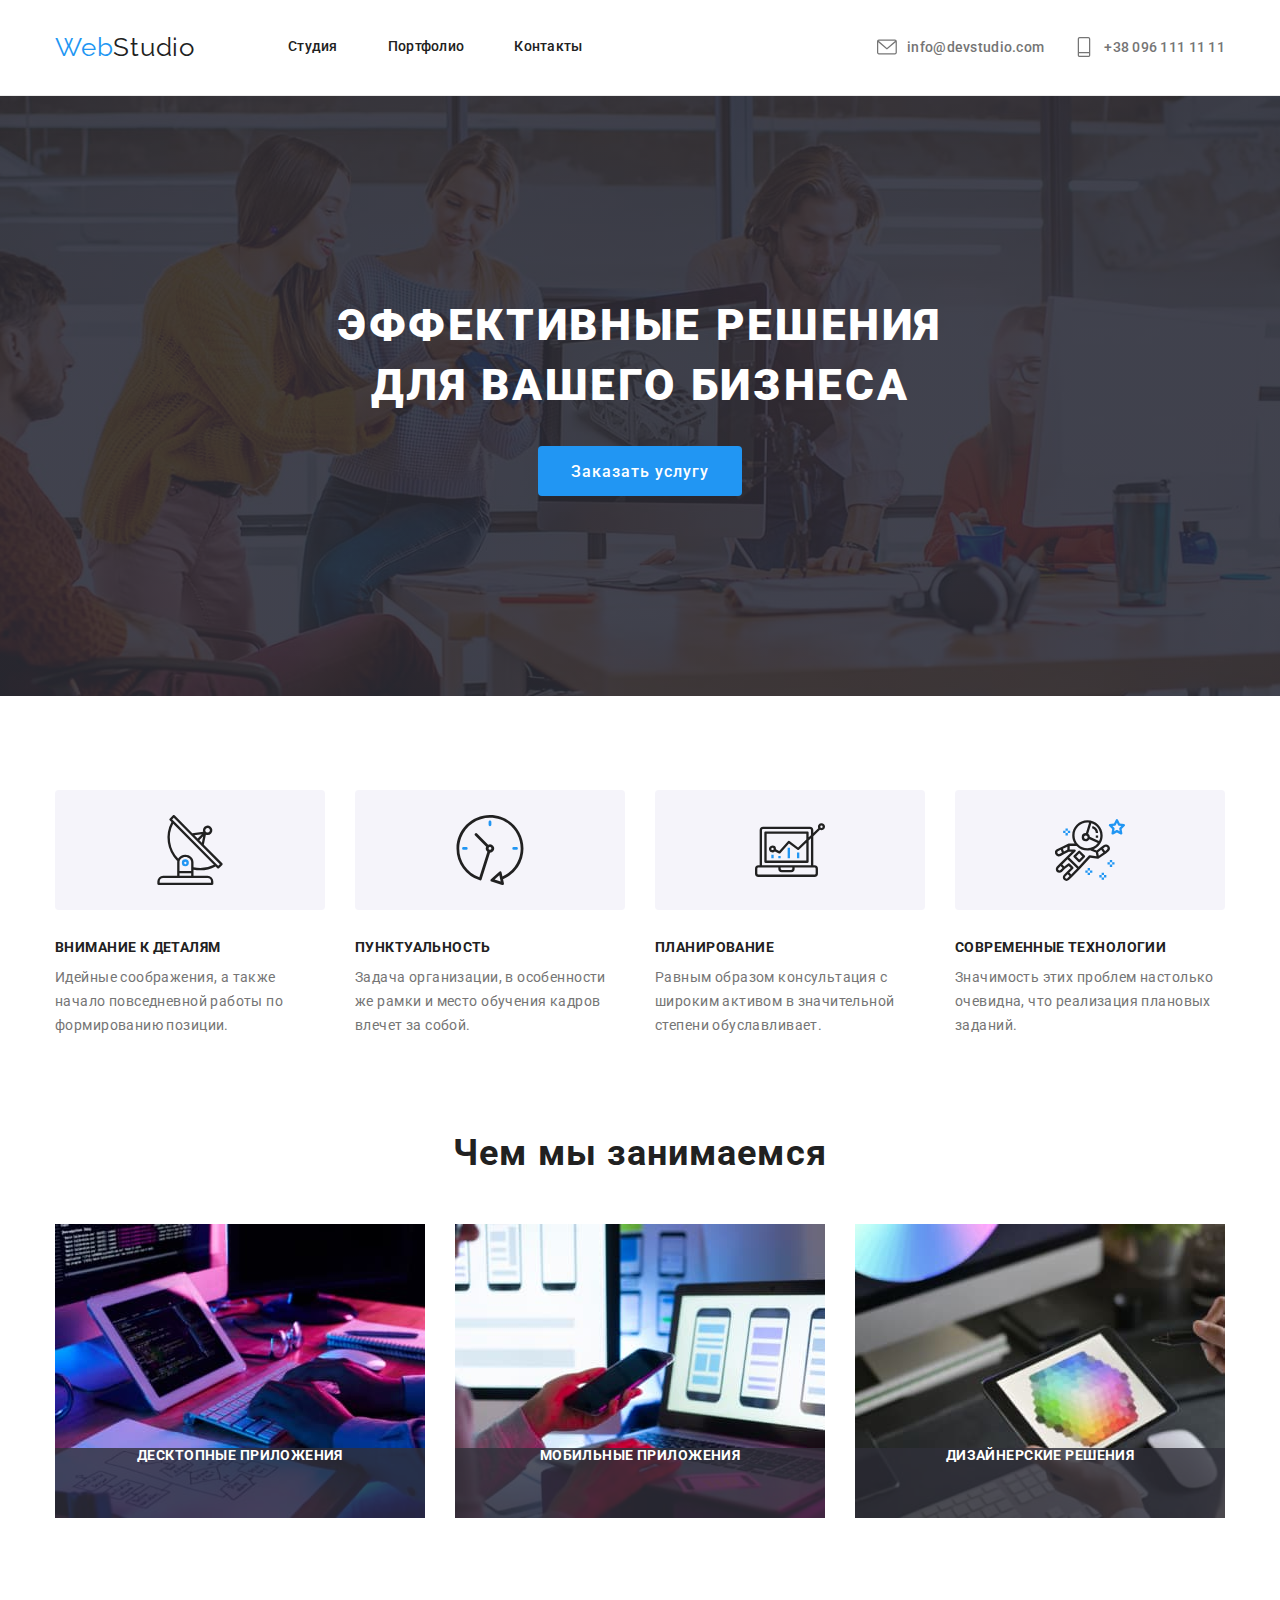
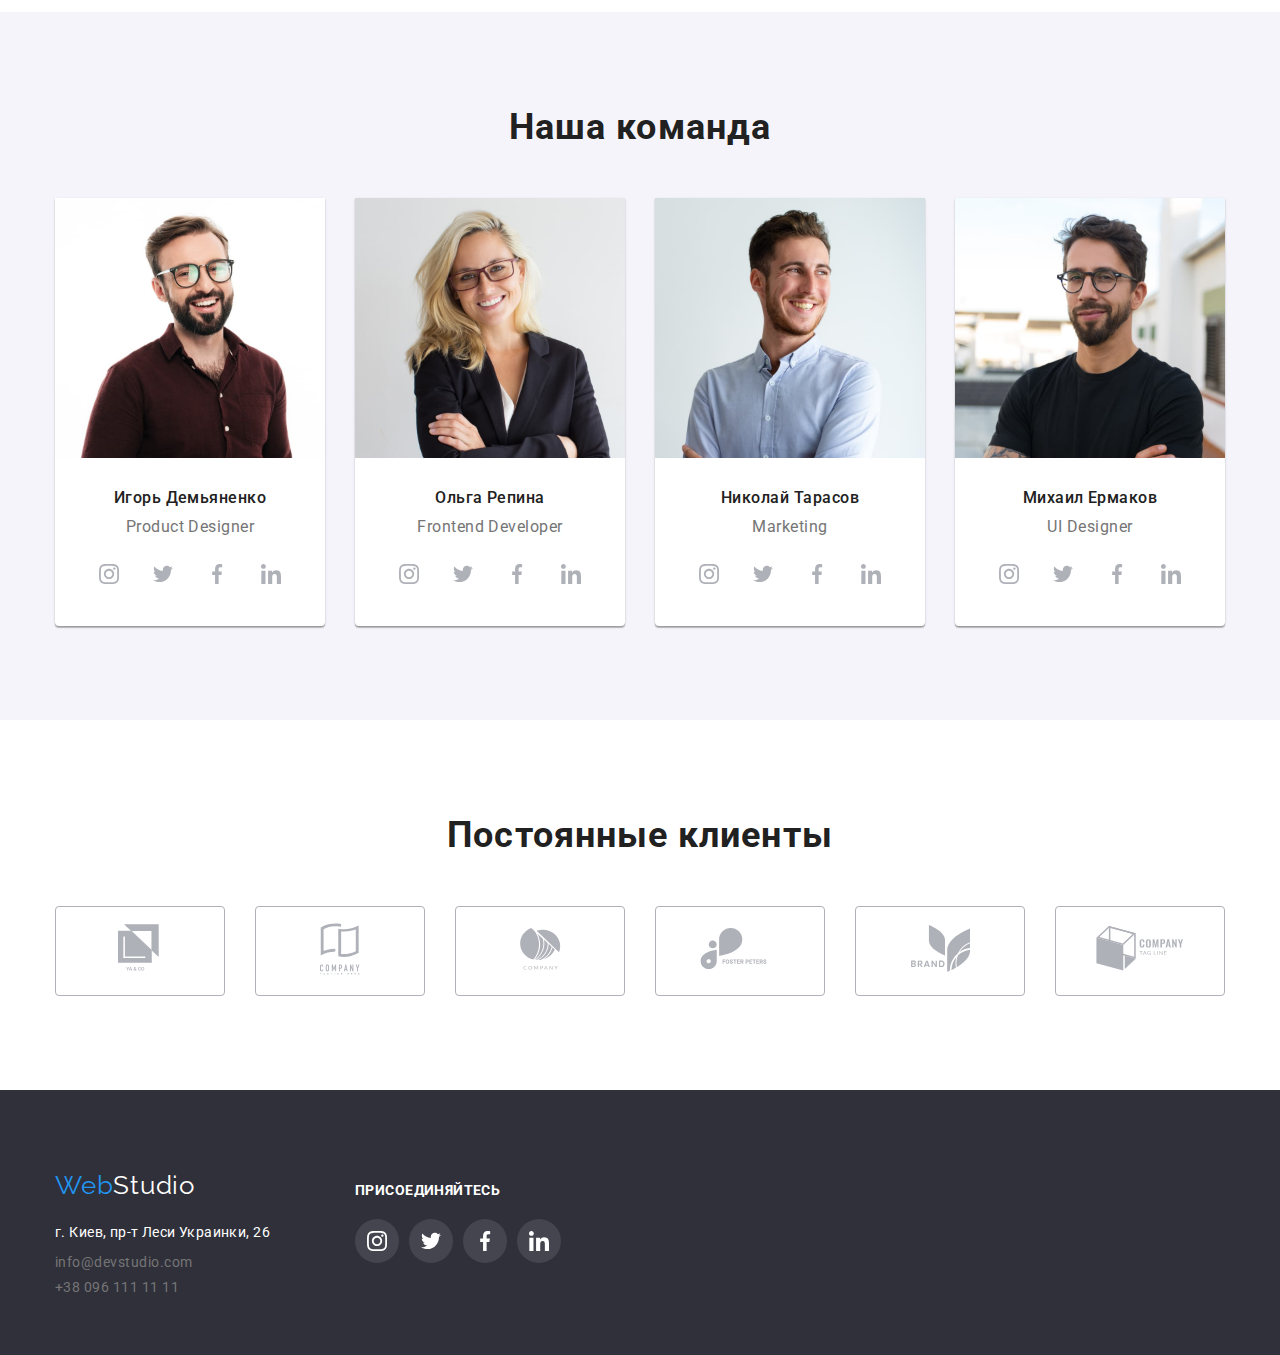
==== commit af35cd41: "секция "чем мы занимаемся"" ====
--- a/index.html
+++ b/index.html
@@ -85,13 +85,22 @@
           <h2 class="section-title">Чем мы занимаемся</h2>
           <ul class="work-examples">
             <li class="example-item">
-              <a href=""><img src="./images/img1.jpg" width="370" height="294" alt="" /></a>
+              <div class="overlay-box">
+                <img src="./images/img1.jpg" width="370" height="294" alt="" />
+                <p class="overlay-text">Десктопные приложения</p>
+              </div>
             </li>
             <li class="example-item">
-              <a href=""><img src="./images/img2.jpg" width="370" height="294" alt="" /></a>
+              <div class="overlay-box">
+                <img src="./images/img2.jpg" width="370" height="294" alt="" />
+                <p class="overlay-text">Мобильные приложения</p>
+              </div>
             </li>
             <li class="example-item">
-              <a href=""><img src="./images/img3.jpg" width="370" height="294" alt="" /></a>
+              <div class="overlay-box">
+                <img src="./images/img3.jpg" width="370" height="294" alt="" />
+                <p class="overlay-text">Дизайнерские решения</p>
+              </div>
             </li>
           </ul>
         </div>
@@ -353,15 +362,15 @@
         </div>
       </div>
     </footer>
-    <div class="backdrop" data-modal>
+    <!-- <div class="backdrop" data-modal>
       <div class="modal">
-        <button type="button" class="close-btn" data-modal-close>
+        <button type="button" class="close-btn">
           <svg class="close">
-            <use></use>
+            <use href="./images/close-svg.svg"></use>
           </svg>
         </button>
       </div>
-    </div>
+    </div> -->
     <script src="./js/modal.js"></script>
   </body>
 </html>
--- a/css/styles.css
+++ b/css/styles.css
@@ -363,6 +363,26 @@
   margin: 15px;
 }
 
+.work-sect .overlay-box {
+  position: relative;
+}
+
+.work-sect .overlay-text {
+  position: absolute;
+  font-weight: 700;
+  font-size: 14px;
+  line-height: 1.14;
+  text-align: center;
+  letter-spacing: 0.03em;
+  text-transform: uppercase;
+  color: var(--accent-color);
+  bottom: 0;
+  left: 0;
+  width: 100%;
+  height: 70px;
+  background-color: rgba(47, 48, 58, 0.8);
+  color: var(--primary-white-color);
+}
 /* ----- TEAM ----- */
 
 .team-sect {
@@ -655,12 +675,12 @@
   transform: translatex(0);
 }
 
-.overlay-box {
+.gallery .overlay-box {
   overflow: hidden;
   position: relative;
 }
 
-.overlay {
+.gallery .overlay-text {
   position: absolute;
   top: 0;
   left: 0;
@@ -705,7 +725,10 @@
   pointer-events: none;
 }
 
-/* .close-btn {
+.close-btn {
   position: absolute;
-  right: 0;
-} */
+  /* right: 0; */
+  width: 30px;
+  right: 30px;
+  /* border-radius: 50%; */
+}
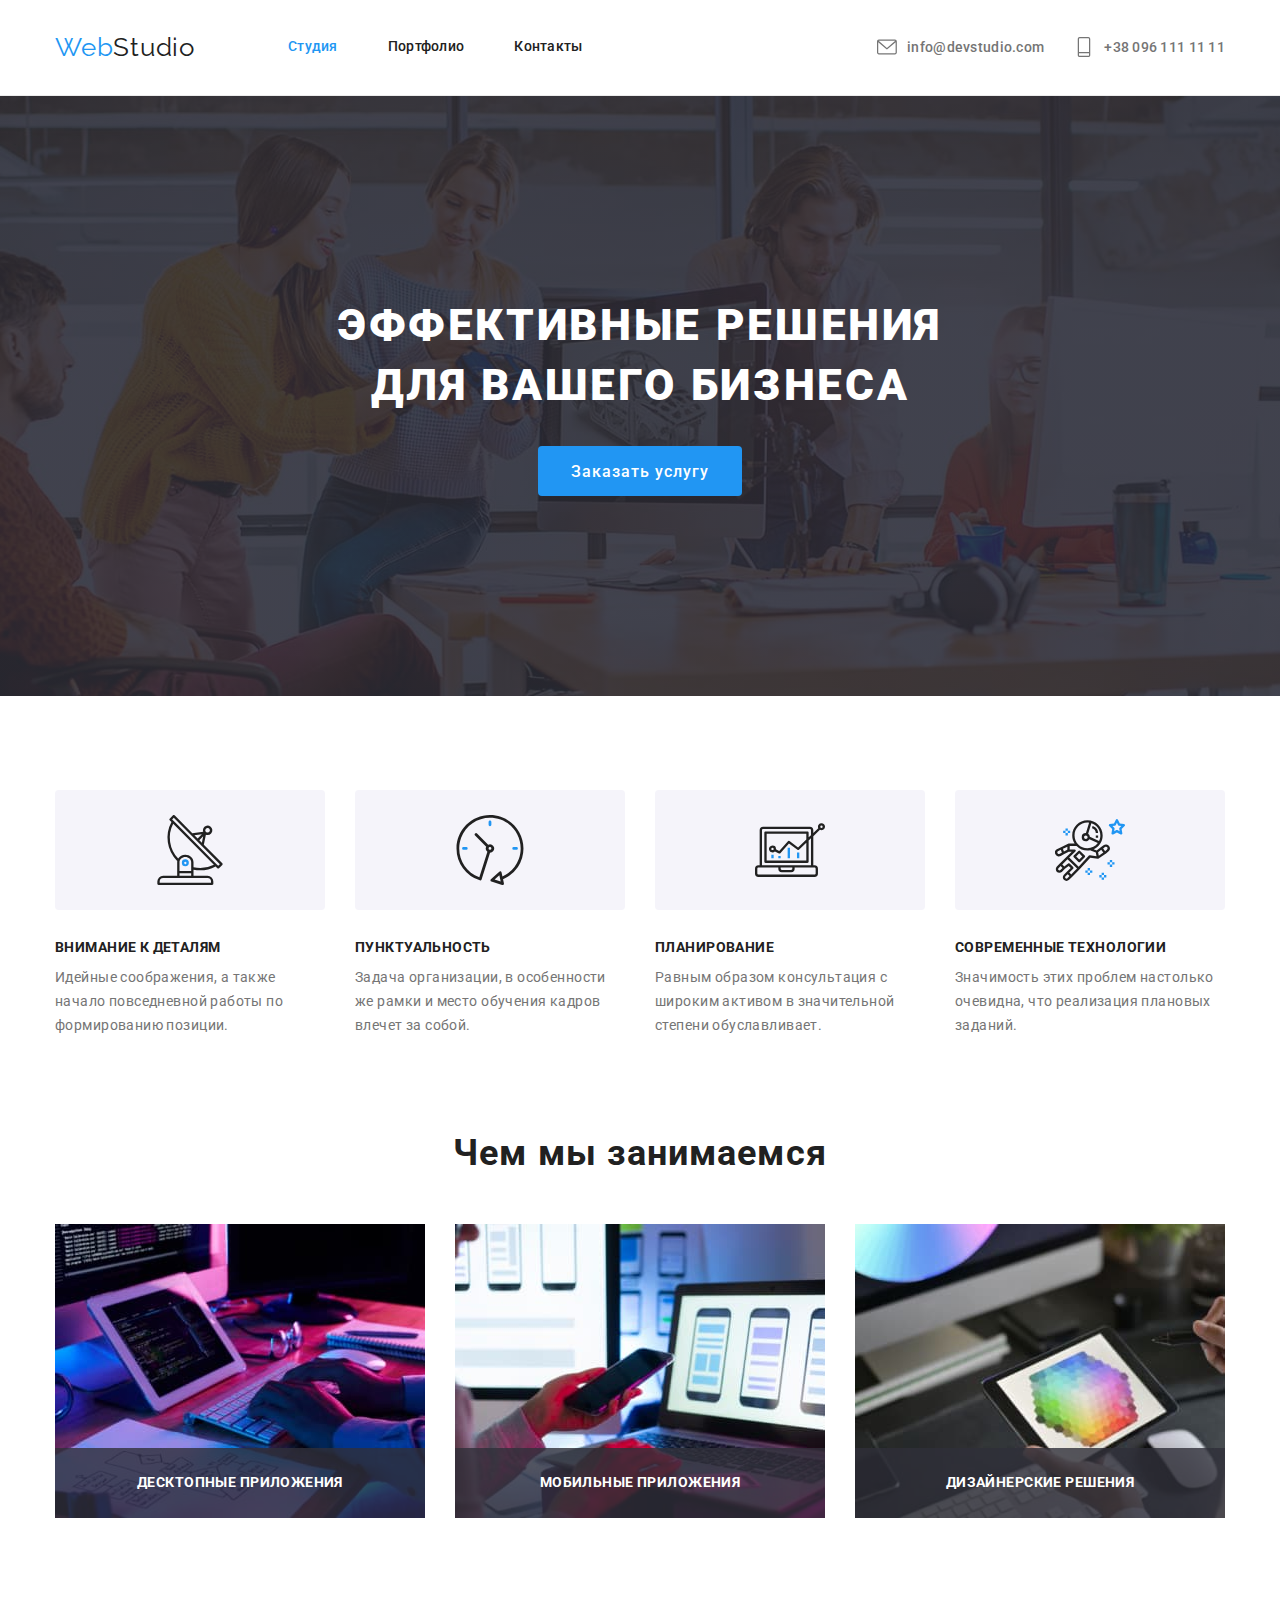
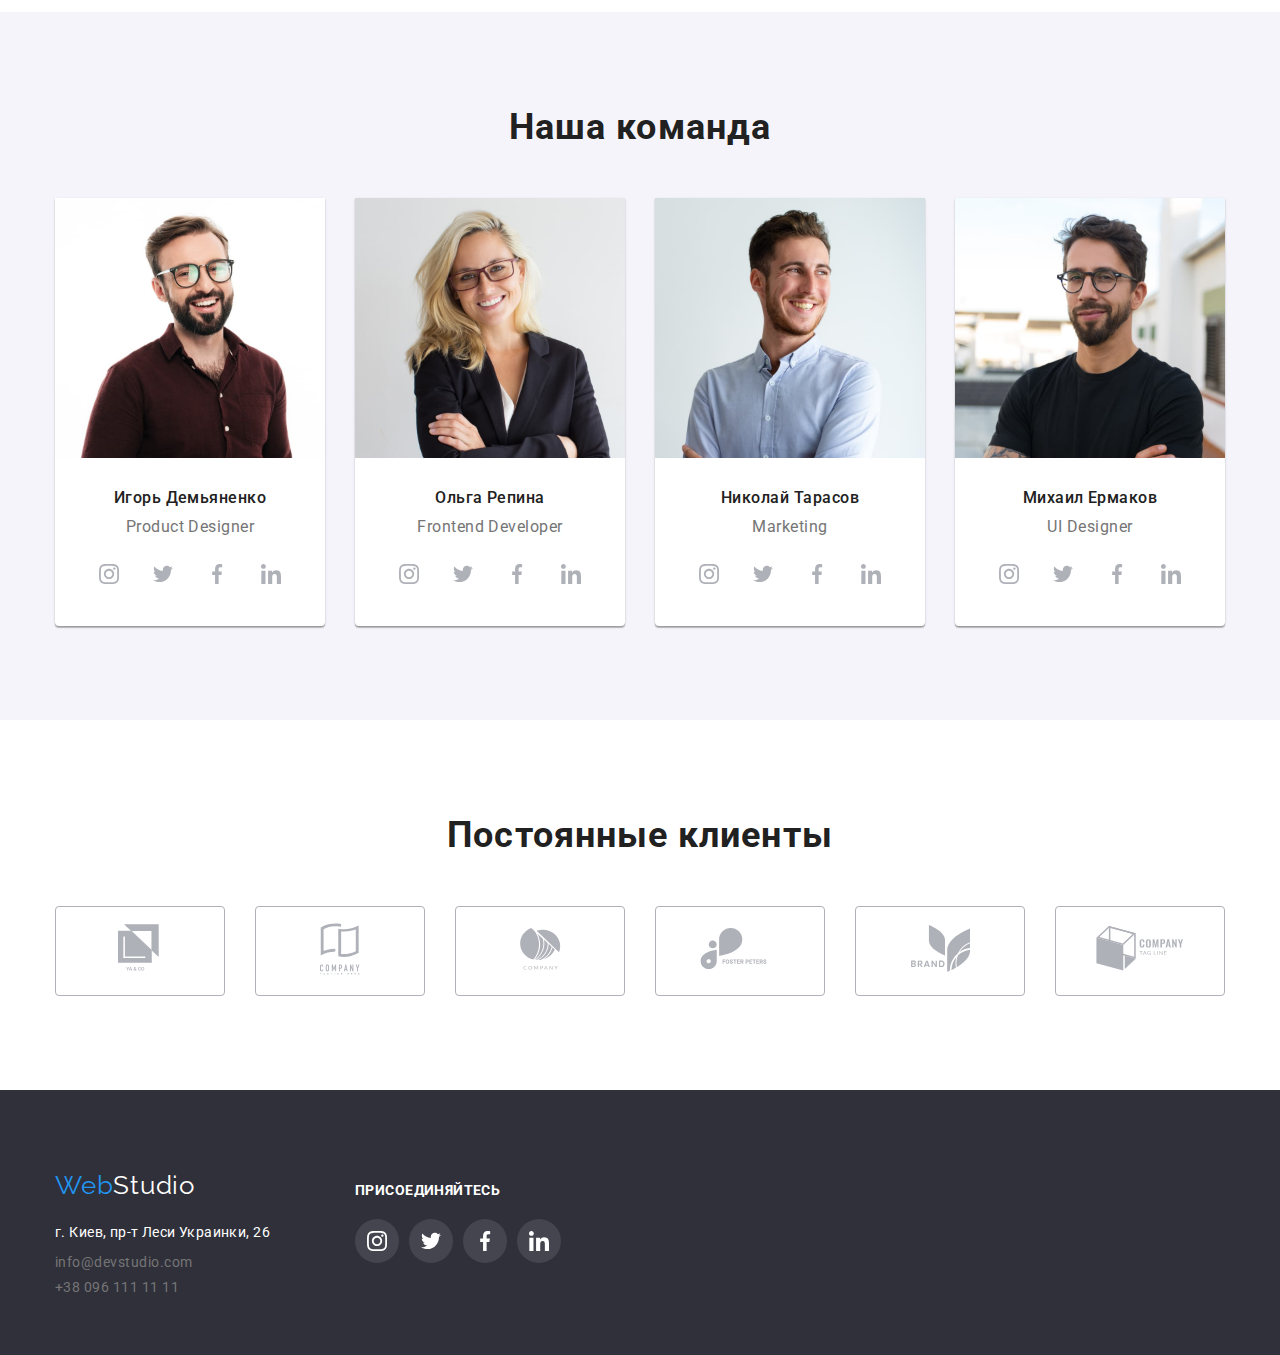
==== commit ee86a9fb: "current" ====
--- a/index.html
+++ b/index.html
@@ -22,7 +22,7 @@
           <nav class="nav">
             <a href="index.html" class="logo nav-item"><span class="accent">Web</span>Studio</a>
             <ul class="nav-item">
-              <li class="nav-link current"><a href="index.html">Студия</a></li>
+              <li class="nav-link"><a href="index.html" class="current">Студия</a></li>
               <li class="nav-link"><a href="portfolio.html">Портфолио</a></li>
               <li class="nav-link"><a href="">Контакты</a></li>
             </ul>
--- a/css/styles.css
+++ b/css/styles.css
@@ -120,7 +120,9 @@
 .accent {
   color: var(--accent-color);
 }
-
+.current {
+  color: var(--accent-color);
+}
 .nav-link {
   color: var(--title-text-color);
   font-family: inherit;
@@ -141,7 +143,7 @@
   margin-right: 50px;
 }
 
-.nav-link::after {
+.current::after {
   content: "";
   background-color: var(--accent-color);
   width: 100%;
@@ -382,6 +384,7 @@
   height: 70px;
   background-color: rgba(47, 48, 58, 0.8);
   color: var(--primary-white-color);
+  padding: 27px 0;
 }
 /* ----- TEAM ----- */
 
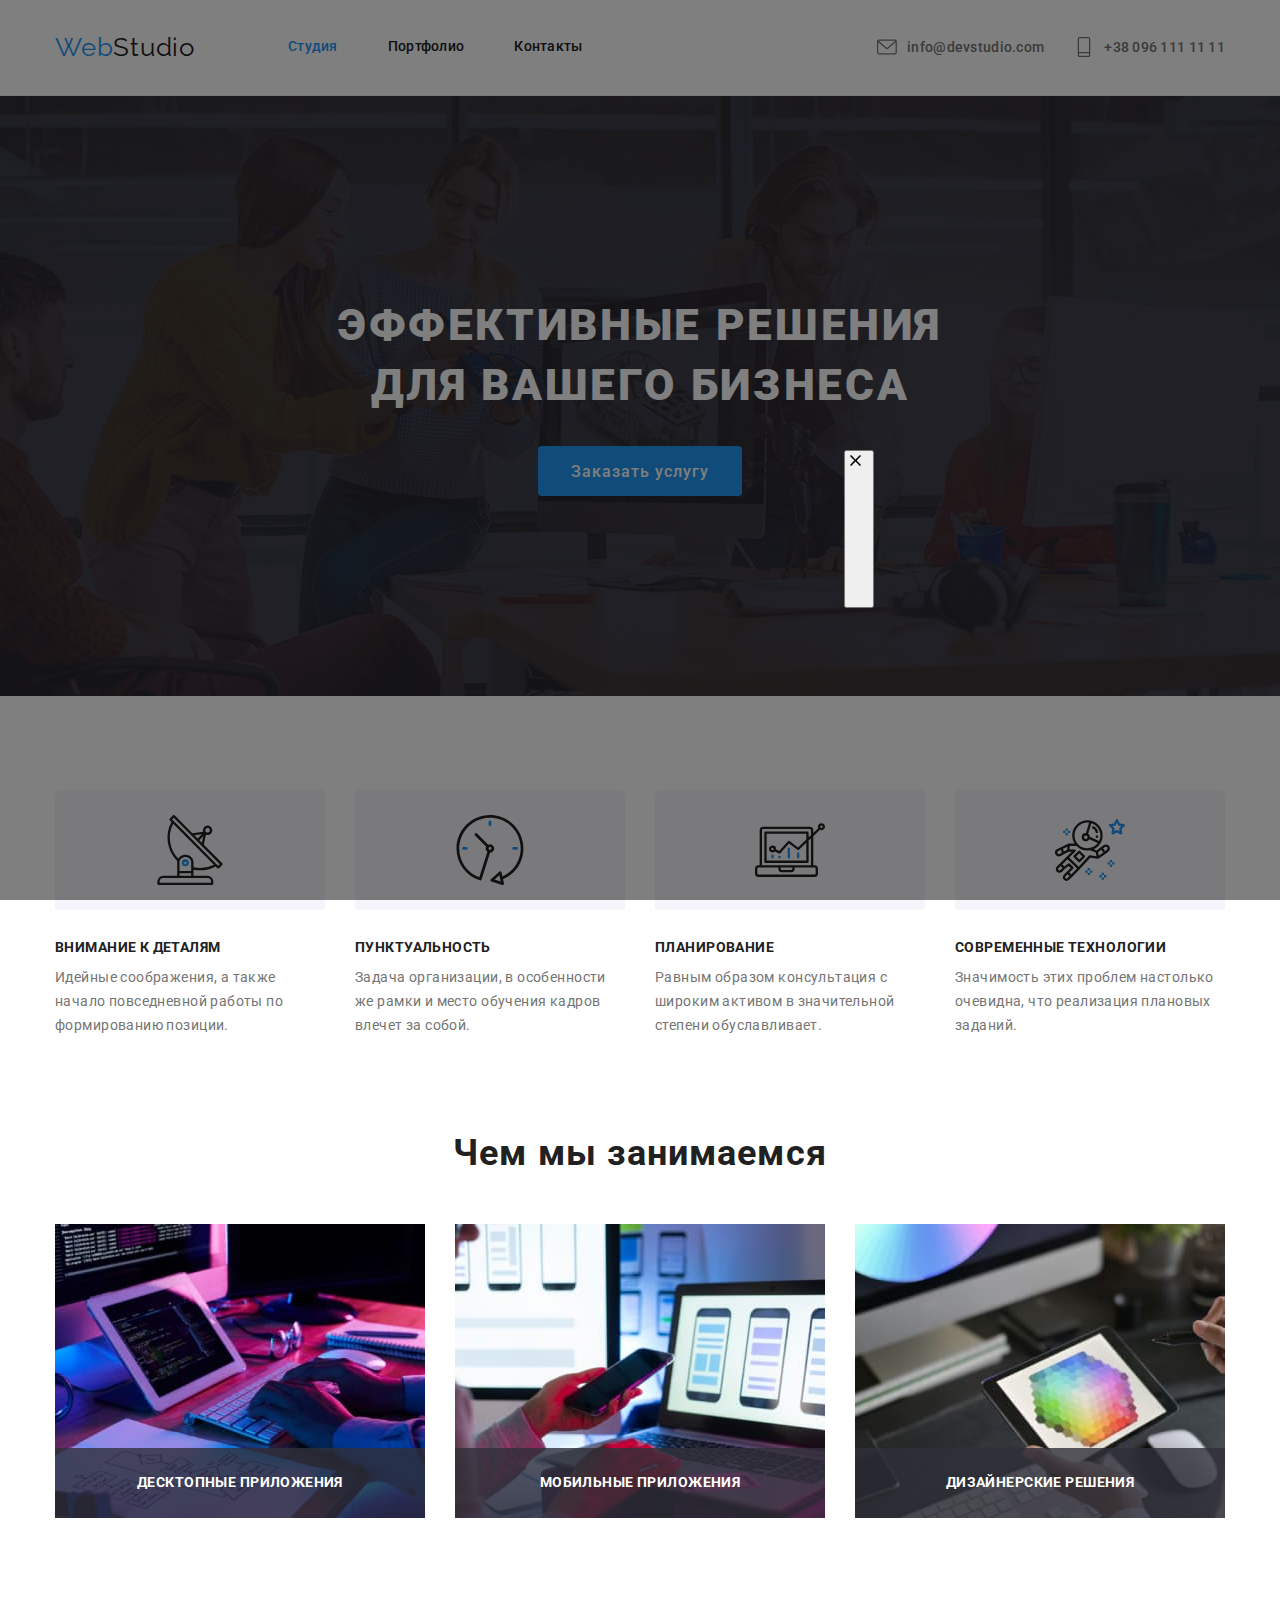
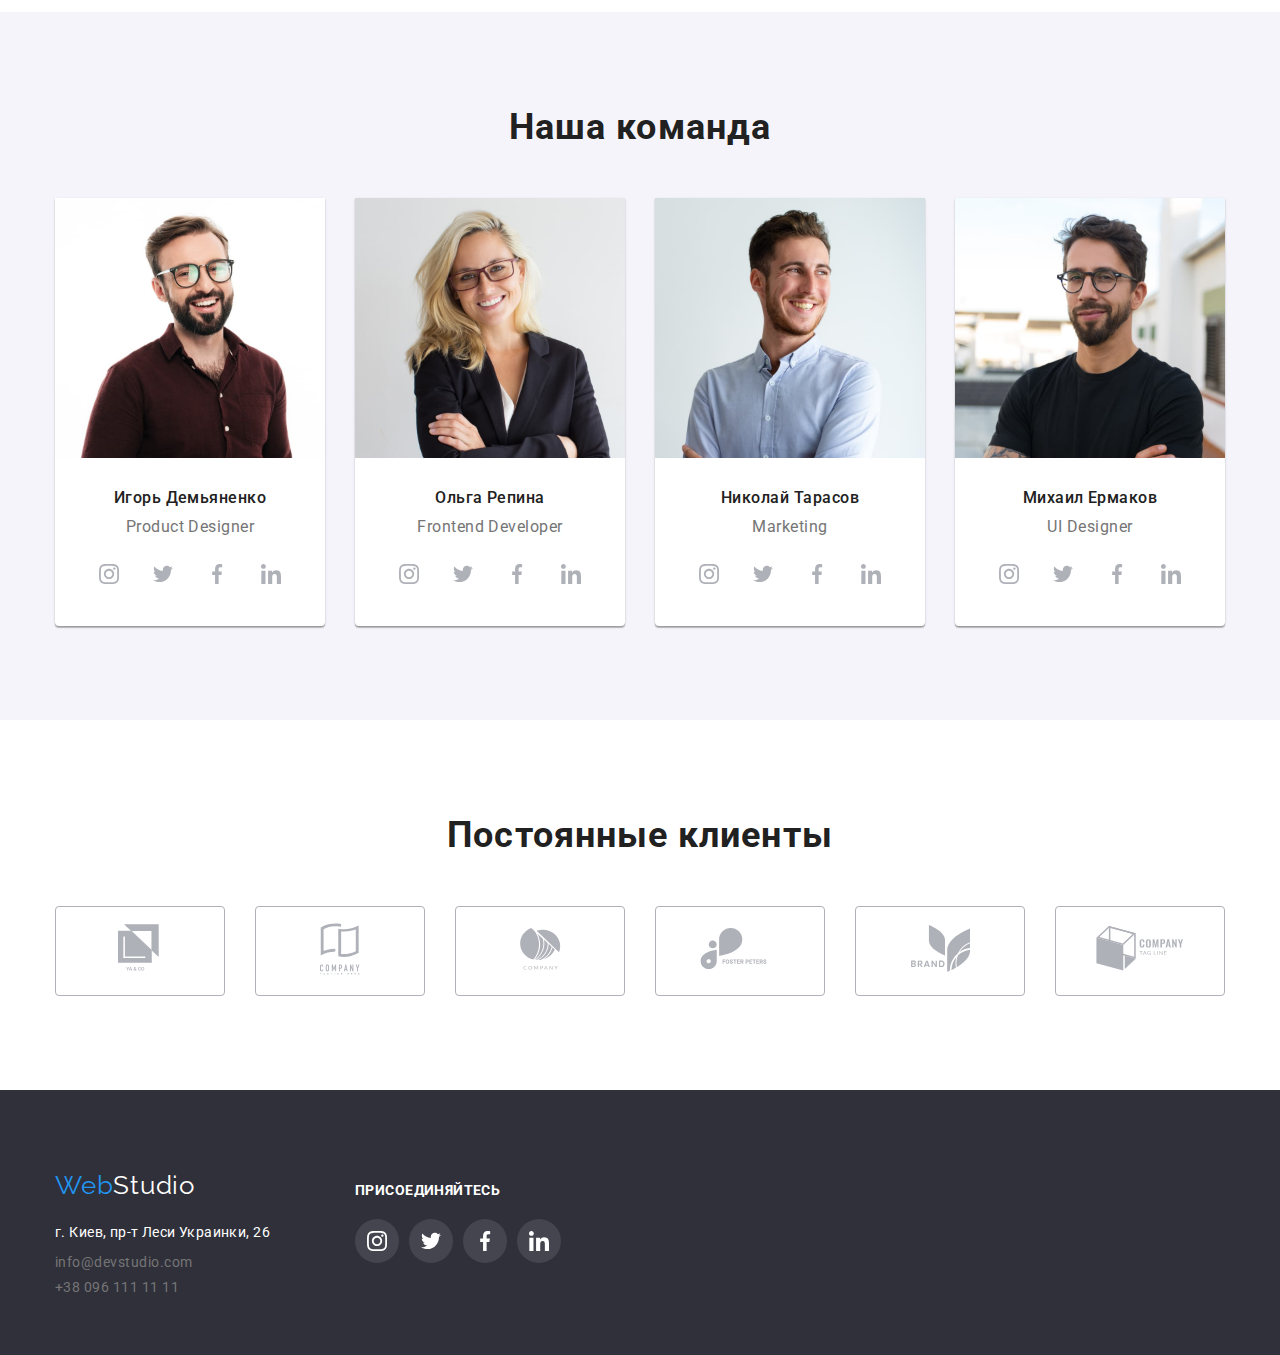
==== commit d7ed72ce: "переносит js куда надо" ====
--- a/index.html
+++ b/index.html
@@ -362,7 +362,7 @@
         </div>
       </div>
     </footer>
-    <!-- <div class="backdrop" data-modal>
+    <div class="backdrop" data-modal>
       <div class="modal">
         <button type="button" class="close-btn">
           <svg class="close">
@@ -370,7 +370,7 @@
           </svg>
         </button>
       </div>
-    </div> -->
+    </div>
     <script src="./js/modal.js"></script>
   </body>
 </html>
--- a/css/styles.css
+++ b/css/styles.css
@@ -683,7 +683,7 @@
   position: relative;
 }
 
-.gallery .overlay-text {
+.overlay {
   position: absolute;
   top: 0;
   left: 0;
@@ -697,7 +697,7 @@
   letter-spacing: 0.03em;
 
   transform: translatey(100%);
-  transition: transform 500ms ease;
+  transition: transform 500ms cubic-bezier(0.4, 0, 0.2, 1);
 }
 
 .backdrop {
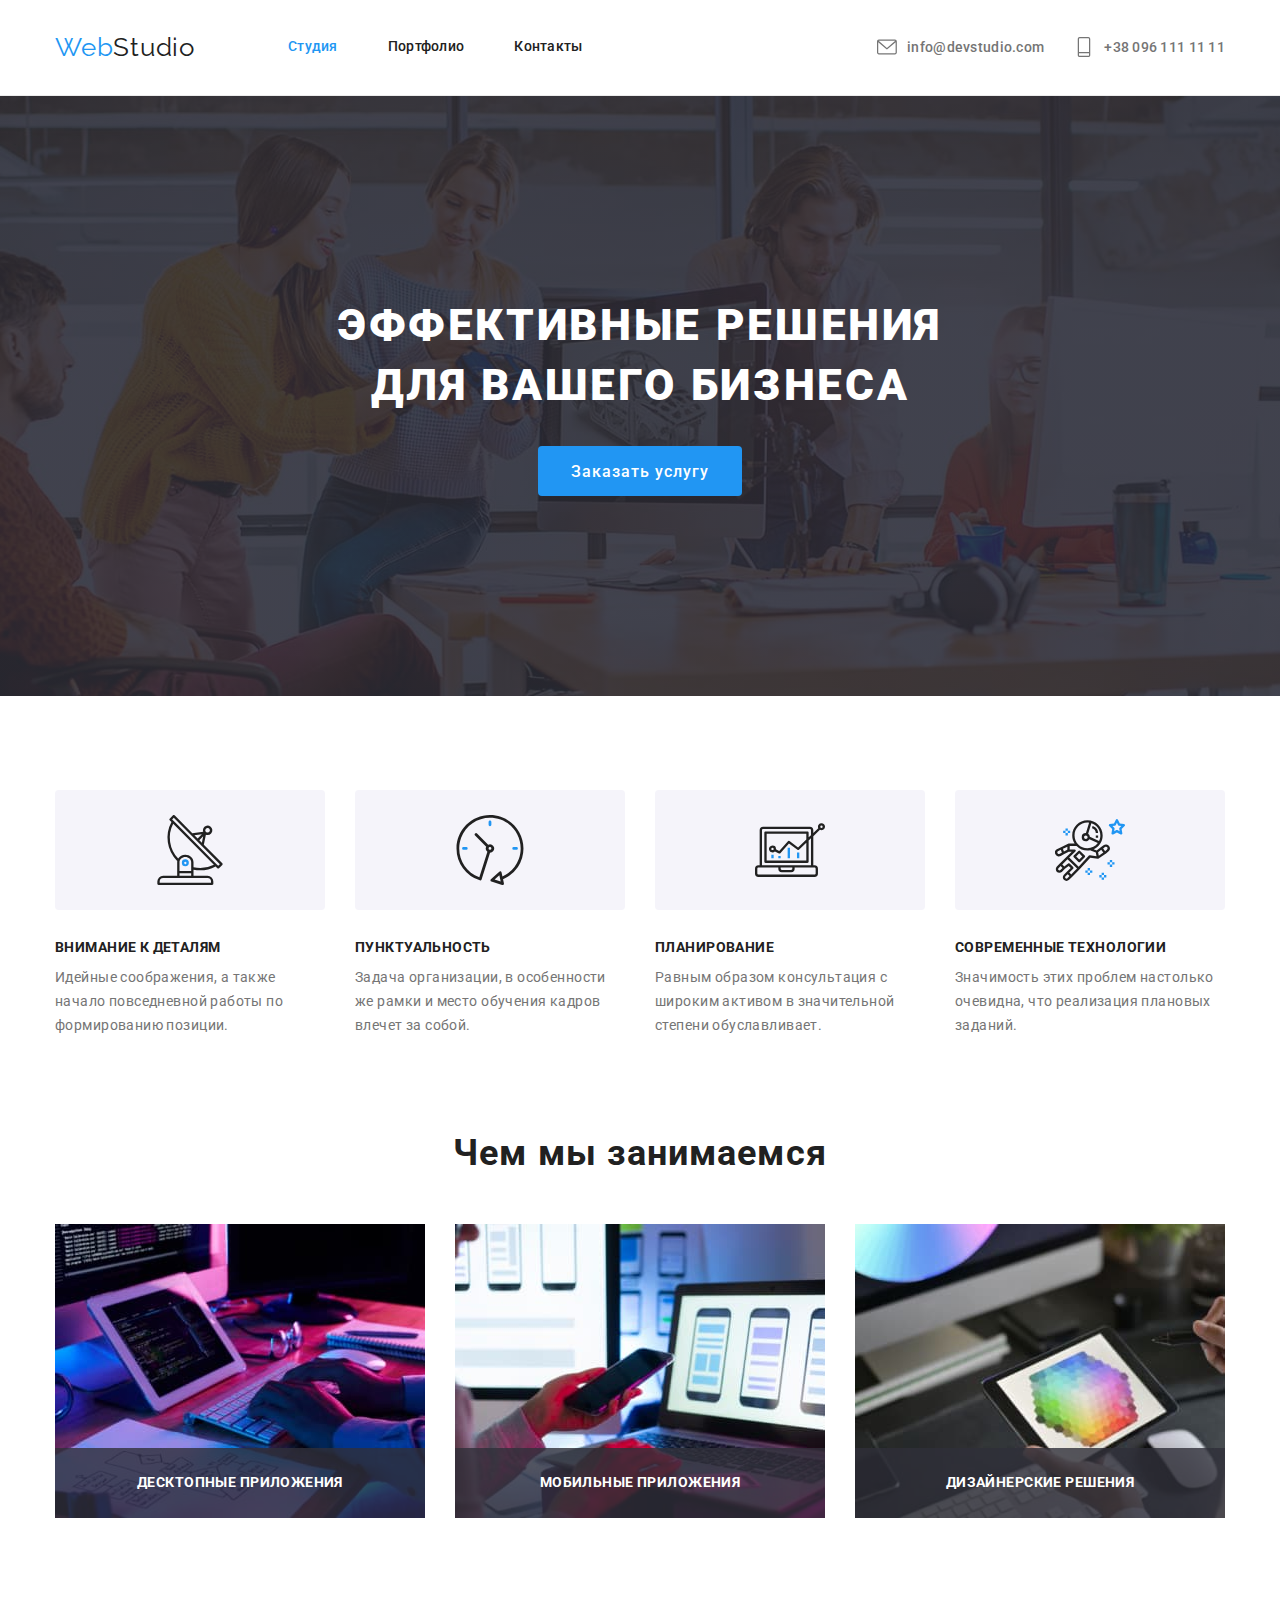
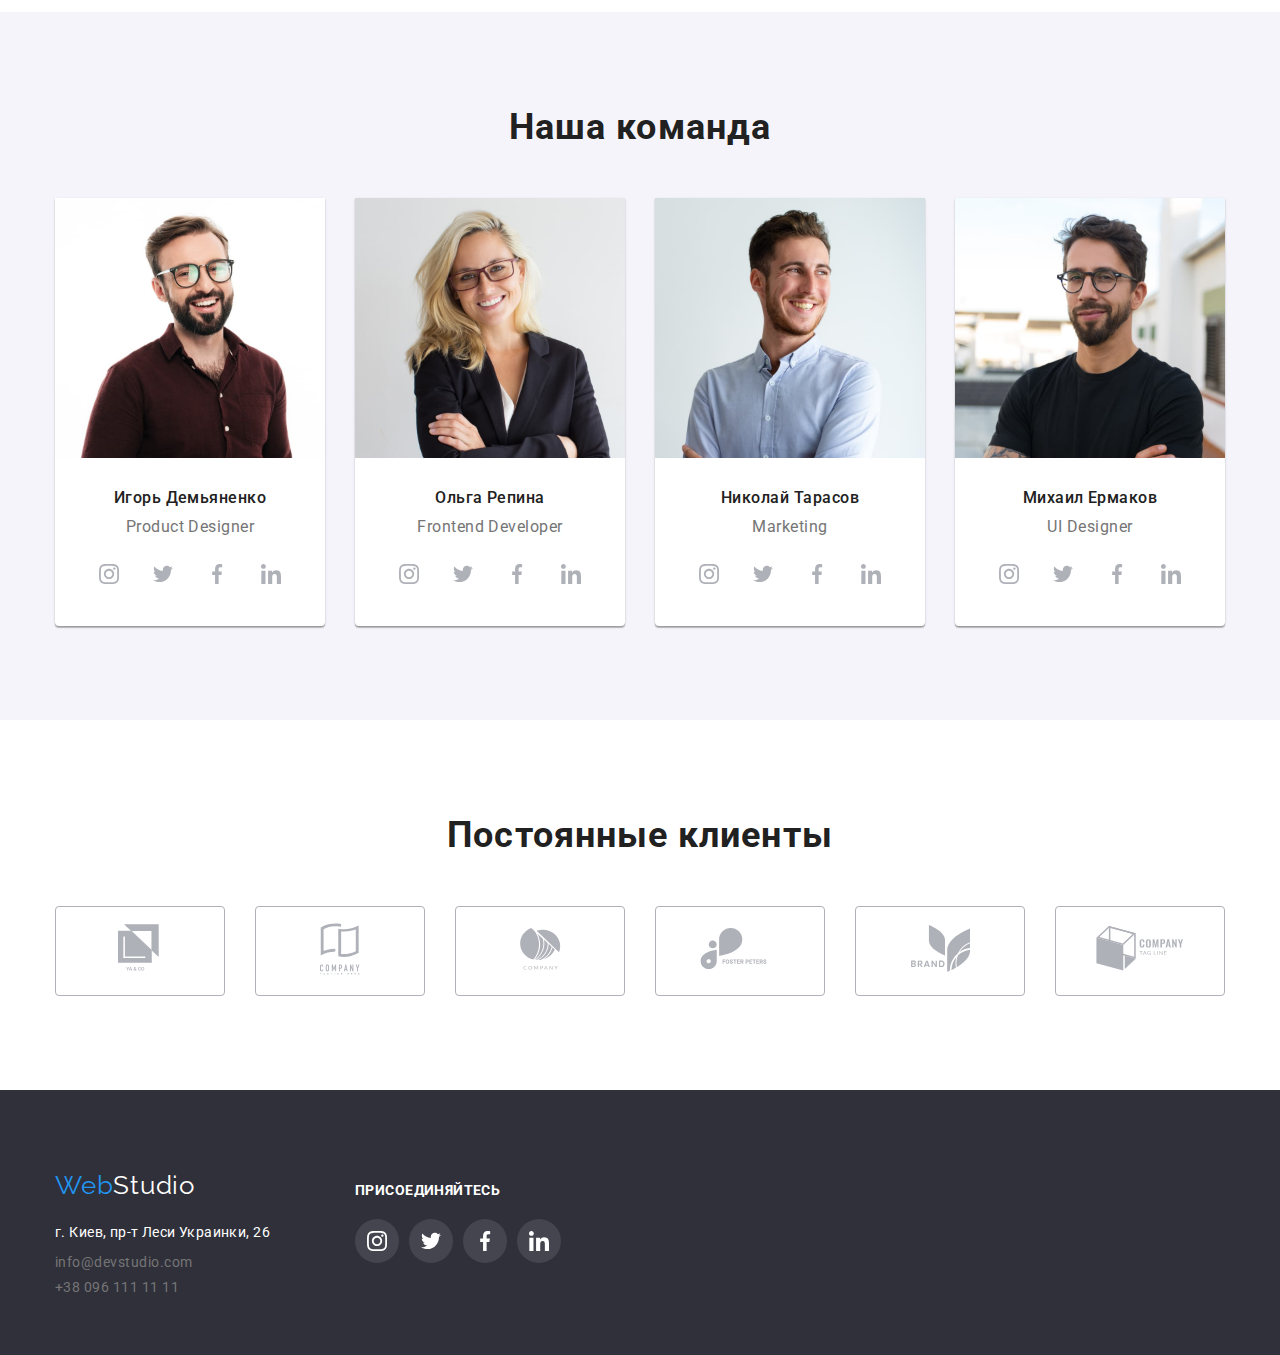
==== commit 0cca8573: "наконец-то модалка. и переходы" ====
--- a/index.html
+++ b/index.html
@@ -362,12 +362,13 @@
         </div>
       </div>
     </footer>
-    <div class="backdrop" data-modal>
+    <div class="backdrop is-hidden" data-modal>
       <div class="modal">
-        <button type="button" class="close-btn">
-          <svg class="close">
+        <button type="button" class="close-btn" data-modal-close>
+          X
+          <!-- <svg class="close">
             <use href="./images/close-svg.svg"></use>
-          </svg>
+          </svg> -->
         </button>
       </div>
     </div>
--- a/css/styles.css
+++ b/css/styles.css
@@ -131,12 +131,12 @@
   line-height: 1.14;
   letter-spacing: 0.02em;
   display: flex;
+  transition: background-color 250ms cubic-bezier(0.4, 0, 0.2, 1);
 }
 
 .nav-link:hover,
 .nav-link:focus {
   color: var(--accent-color);
-  transition: transform 500ms ease;
 }
 
 .nav-link:not(:last-child) {
@@ -165,6 +165,7 @@
   text-decoration: none;
   display: flex;
   align-items: center;
+  transition: background-color 250ms cubic-bezier(0.4, 0, 0.2, 1);
 }
 
 .contacts-item:hover,
@@ -186,6 +187,7 @@
 .contacts-item:hover .contacts-svg,
 .contacts-item:focus .contacts-svg {
   fill: var(--accent-color);
+  cursor: pointer;
 }
 
 /* HEADER END */
@@ -230,13 +232,6 @@
 
   /* padding: 10px 32px; */
 }
-
-/* .modal-btn:hover,
-.modal-btn:focus {
-  color: var(--accent-color);
-  opacity: 0.7;
-  transition: transform 500ms ease;
-} */
 
 .button-text:hover,
 .button-text:focus {
@@ -446,6 +441,7 @@
   display: flex;
   justify-content: center;
   align-items: center;
+  transition: background-color 250ms cubic-bezier(0.4, 0, 0.2, 1);
 }
 
 .social-item:not(:last-child):not(:last-child) {
@@ -456,6 +452,7 @@
   width: 20px;
   height: 20px;
   fill: var(--main-fill-color);
+  transition: fill 250ms cubic-bezier(0.4, 0, 0.2, 1);
 }
 .social-link:hover,
 .social-link:focus {
@@ -488,6 +485,7 @@
   display: flex;
   align-items: center;
   justify-content: center;
+  transition: background-color 250ms cubic-bezier(0.4, 0, 0.2, 1);
 }
 
 .list-item:not(:last-child) {
@@ -502,6 +500,7 @@
 
 .logo-svg {
   fill: var(--main-fill-color);
+  transition: fill 250ms cubic-bezier(0.4, 0, 0.2, 1);
 }
 
 .list-item:hover .logo-svg,
@@ -606,7 +605,7 @@
   margin-bottom: 50px;
 }
 
-.gallery-menu .gallery-btn {
+.gallery-btn {
   background: #f5f4fa;
   border-radius: 4px;
   padding: 6px 22px;
@@ -616,12 +615,13 @@
   text-align: center;
   letter-spacing: 0.03em;
   color: var(--title-text-color);
-}
+  transition: background-color 250ms cubic-bezier(0.4, 0, 0.2, 1);
+}
+
 .gallery-btn:hover,
 .gallery-btn:focus {
   color: var(--primary-white-color);
   background-color: var(--accent-color);
-  transition: transform 500ms ease;
 }
 
 .gallery-btn:not(:last-child) {
@@ -640,7 +640,6 @@
 
 .gallery-item {
   width: calc((100% - 60px) / 3);
-  /* text-align: center; */
   /* margin-right: 15px; */
   border: 1px solid #eeeeee;
   display: block;
@@ -651,7 +650,6 @@
 .gallery-item:hover,
 .gallery-item:focus {
   box-shadow: 0px 1px 1px rgba(0, 0, 0, 0.12), 0px 4px 4px rgba(0, 0, 0, 0.06), 1px 4px 6px rgba(0, 0, 0, 0.16);
-  transition: transform 500ms ease;
 }
 
 .gallery-item:not(:nth-last-child(-n + 3)) {
@@ -695,9 +693,8 @@
   padding: 63px 24px;
   line-height: 1.56;
   letter-spacing: 0.03em;
-
   transform: translatey(100%);
-  transition: transform 500ms cubic-bezier(0.4, 0, 0.2, 1);
+  transition: transform 250ms cubic-bezier(0.4, 0, 0.2, 1);
 }
 
 .backdrop {
@@ -707,6 +704,7 @@
   width: 100%;
   height: 100%;
   background-color: rgba(0, 0, 0, 0.5);
+  transition: opacity 250ms cubic-bezier(0.4, 0, 0.2, 1), visibility 250ms cubic-bezier(0.4, 0, 0.2, 1);
 }
 
 .modal {
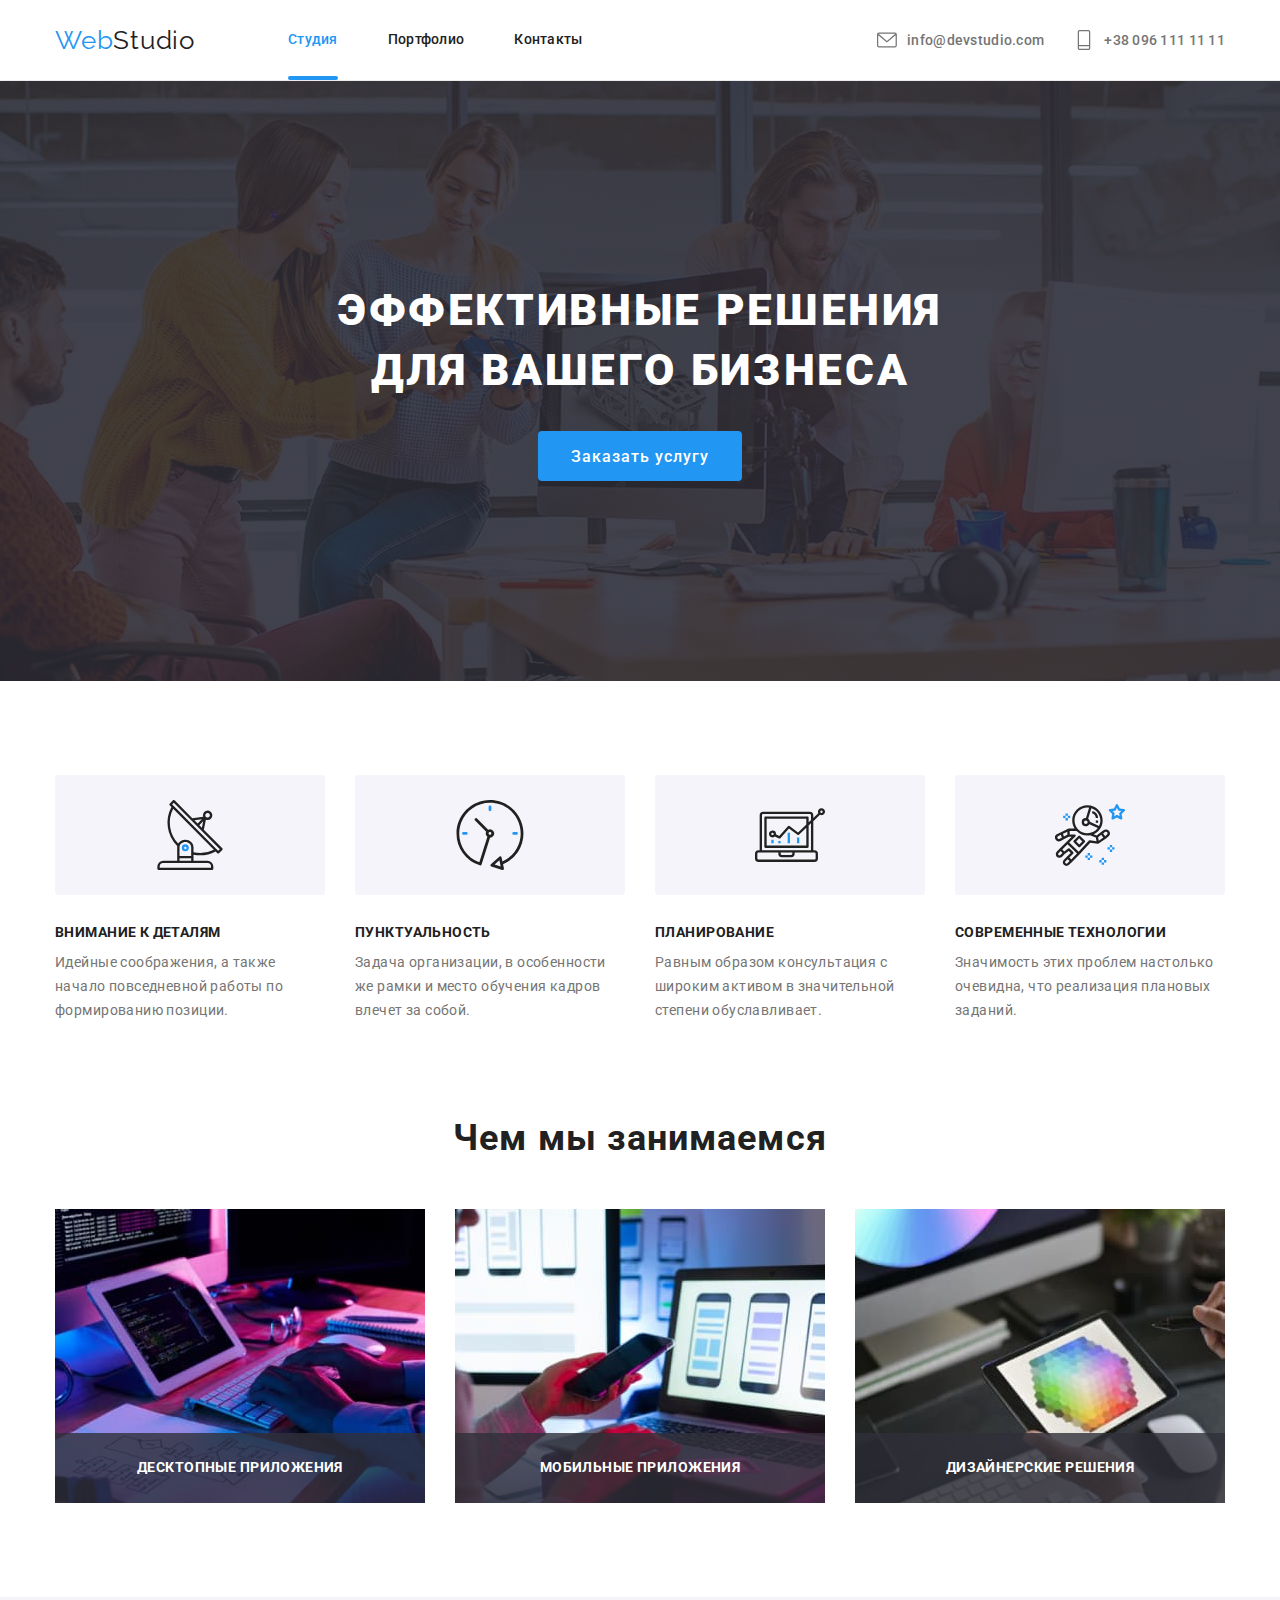
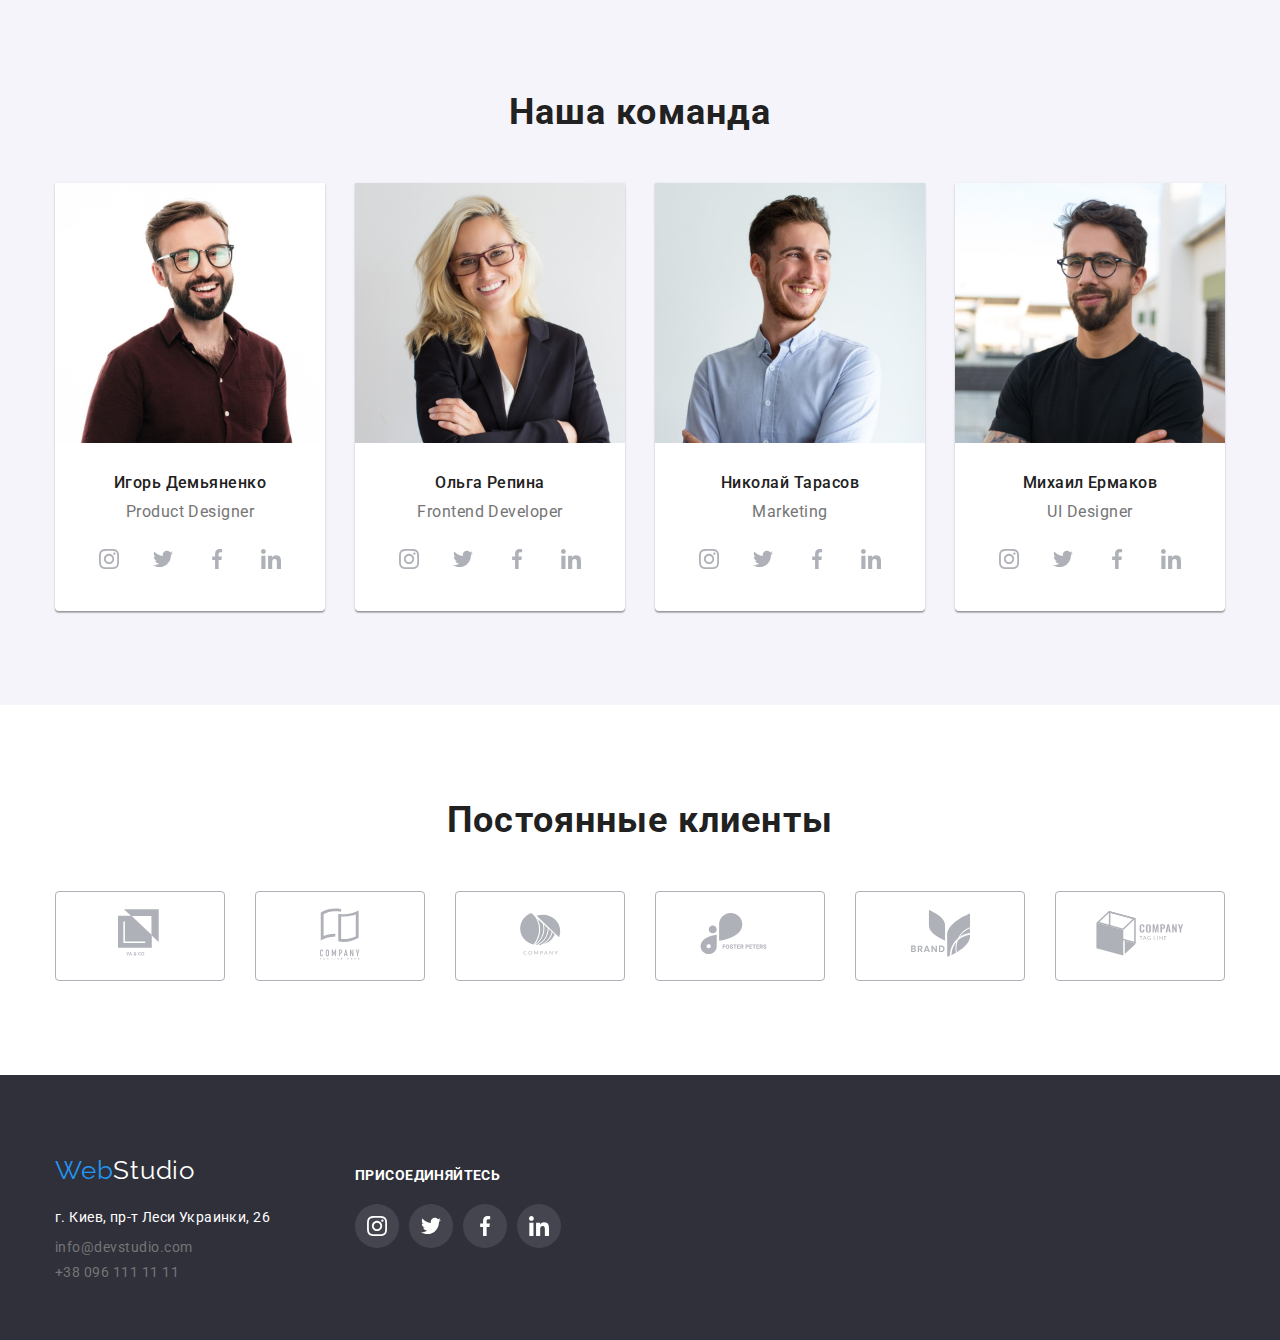
==== commit 328e5e54: "ужасное модальное окно" ====
--- a/index.html
+++ b/index.html
@@ -365,9 +365,8 @@
     <div class="backdrop is-hidden" data-modal>
       <div class="modal">
         <button type="button" class="close-btn" data-modal-close>
-          X
           <!-- <svg class="close">
-            <use href="./images/close-svg.svg"></use>
+            <use href="./images/close-icon.svg"></use>
           </svg> -->
         </button>
       </div>
--- a/css/styles.css
+++ b/css/styles.css
@@ -88,7 +88,7 @@
 /* --- HEADER --- */
 .header {
   display: flex;
-  padding: 32px 0;
+  /* padding: 32px 0; */
   background-color: var(--primary-white-color);
   border-bottom: 1px solid #ececec;
 }
@@ -115,6 +115,7 @@
   letter-spacing: 0.03em;
   text-decoration: none;
   margin-right: 93px;
+  padding: 24px 0;
 }
 
 .accent {
@@ -122,6 +123,7 @@
 }
 .current {
   color: var(--accent-color);
+  position: relative;
 }
 .nav-link {
   color: var(--title-text-color);
@@ -132,6 +134,7 @@
   letter-spacing: 0.02em;
   display: flex;
   transition: background-color 250ms cubic-bezier(0.4, 0, 0.2, 1);
+  padding: 32px 0;
 }
 
 .nav-link:hover,
@@ -148,6 +151,10 @@
   background-color: var(--accent-color);
   width: 100%;
   height: 4px;
+  display: block;
+  border-radius: 2px;
+  position: absolute;
+  top: 44px;
 }
 
 .contacts {
@@ -704,20 +711,9 @@
   width: 100%;
   height: 100%;
   background-color: rgba(0, 0, 0, 0.5);
+  opacity: 1;
+  visibility: visible;
   transition: opacity 250ms cubic-bezier(0.4, 0, 0.2, 1), visibility 250ms cubic-bezier(0.4, 0, 0.2, 1);
-}
-
-.modal {
-  position: absolute;
-  left: 50%;
-  right: 50%;
-  top: 50%;
-  transform: translate(-50%, -50%);
-  width: 100%;
-  max-width: 528px;
-  background-color: var(--primary-white-color);
-  box-shadow: 0px 1px 3px rgba(0, 0, 0, 0.12), 0px 1px 1px rgba(0, 0, 0, 0.14), 0px 2px 1px rgba(0, 0, 0, 0.2);
-  border-radius: 4px;
 }
 
 .is-hidden {
@@ -726,10 +722,26 @@
   pointer-events: none;
 }
 
+.modal {
+  width: 528px;
+  height: 581px;
+  position: absolute;
+  left: 50%;
+  top: 221px;
+  transform: translatex(-50%);
+  background-color: var(--primary-white-color);
+  box-shadow: 0px 1px 3px rgba(0, 0, 0, 0.12), 0px 1px 1px rgba(0, 0, 0, 0.14), 0px 2px 1px rgba(0, 0, 0, 0.2);
+  border-radius: 4px;
+}
+
 .close-btn {
   position: absolute;
-  /* right: 0; */
+  right: 10px;
+  top: 10px;
   width: 30px;
-  right: 30px;
-  /* border-radius: 50%; */
-}
+  height: 30px;
+  border: 1px solid rgba(0, 0, 0, 0.1);
+  border-radius: 50%;
+  background-color: var(--primary-white-color);
+  fill: #000000;
+}
